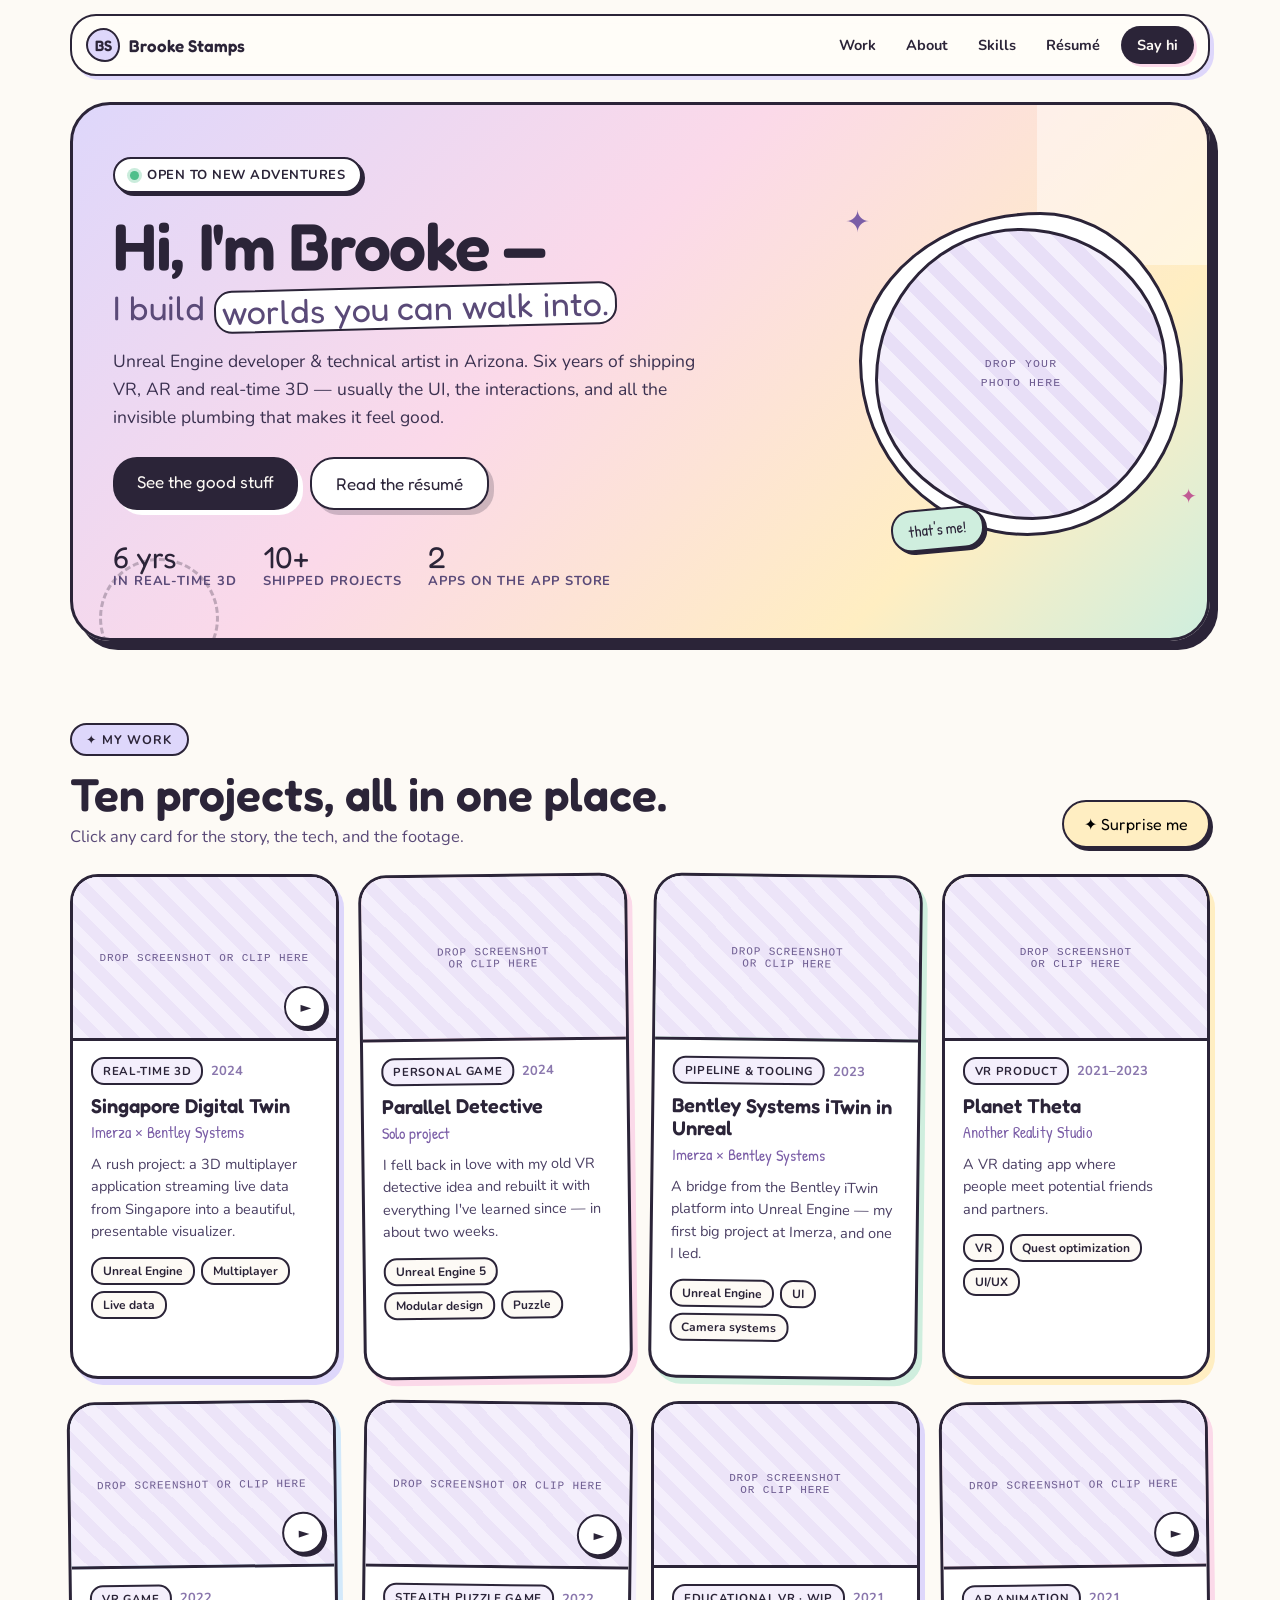
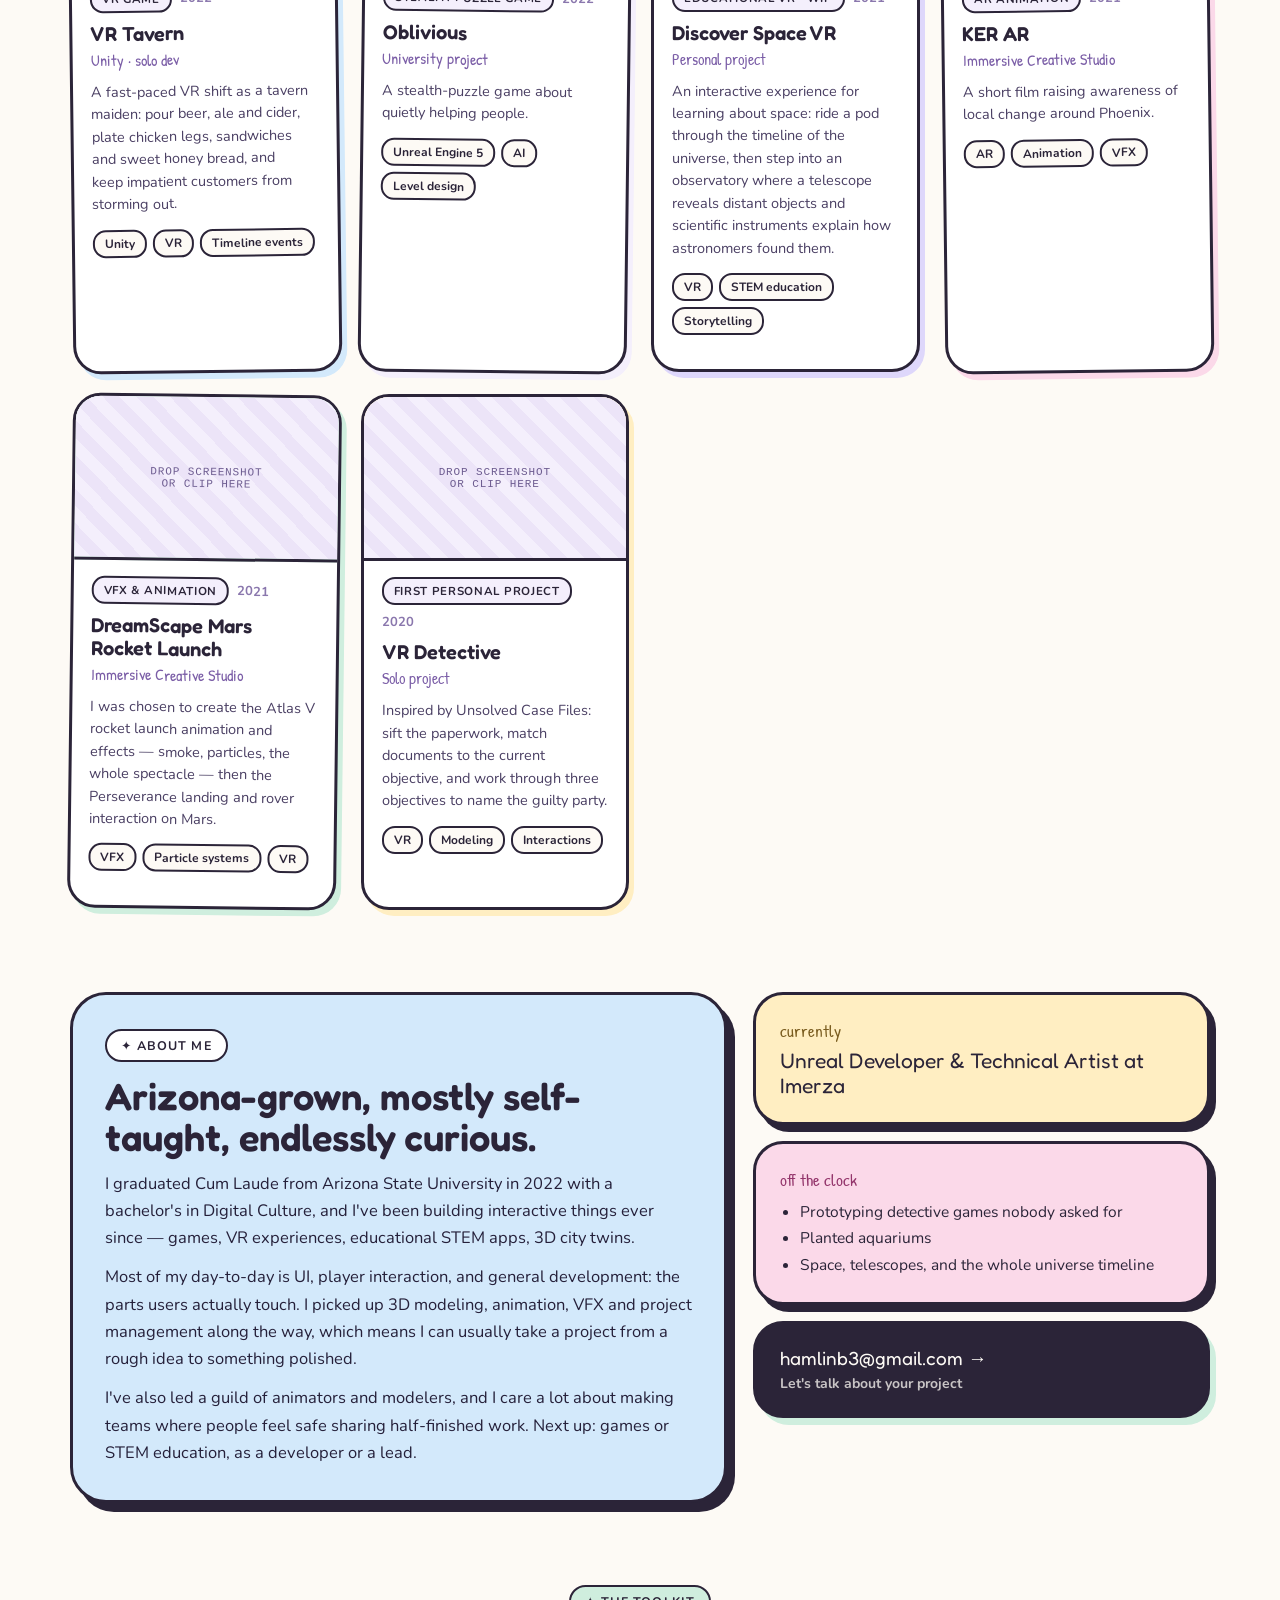
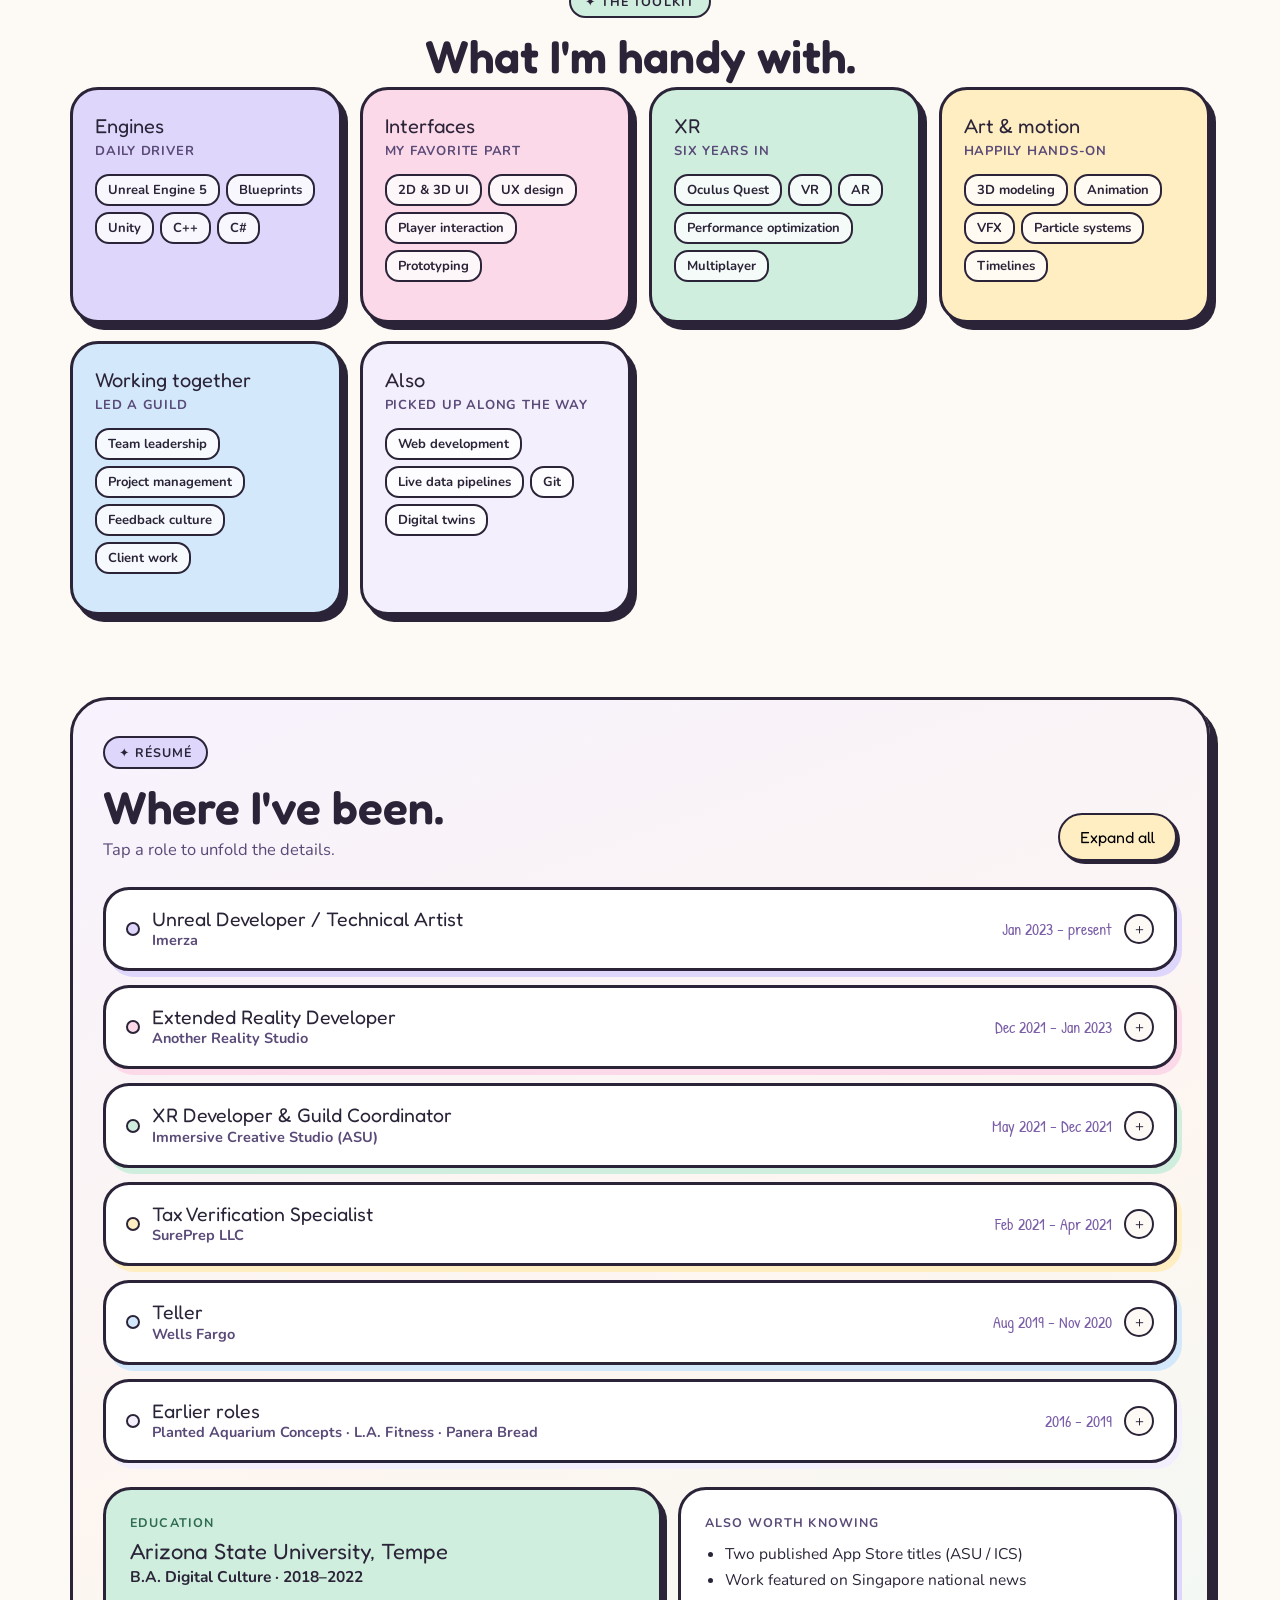
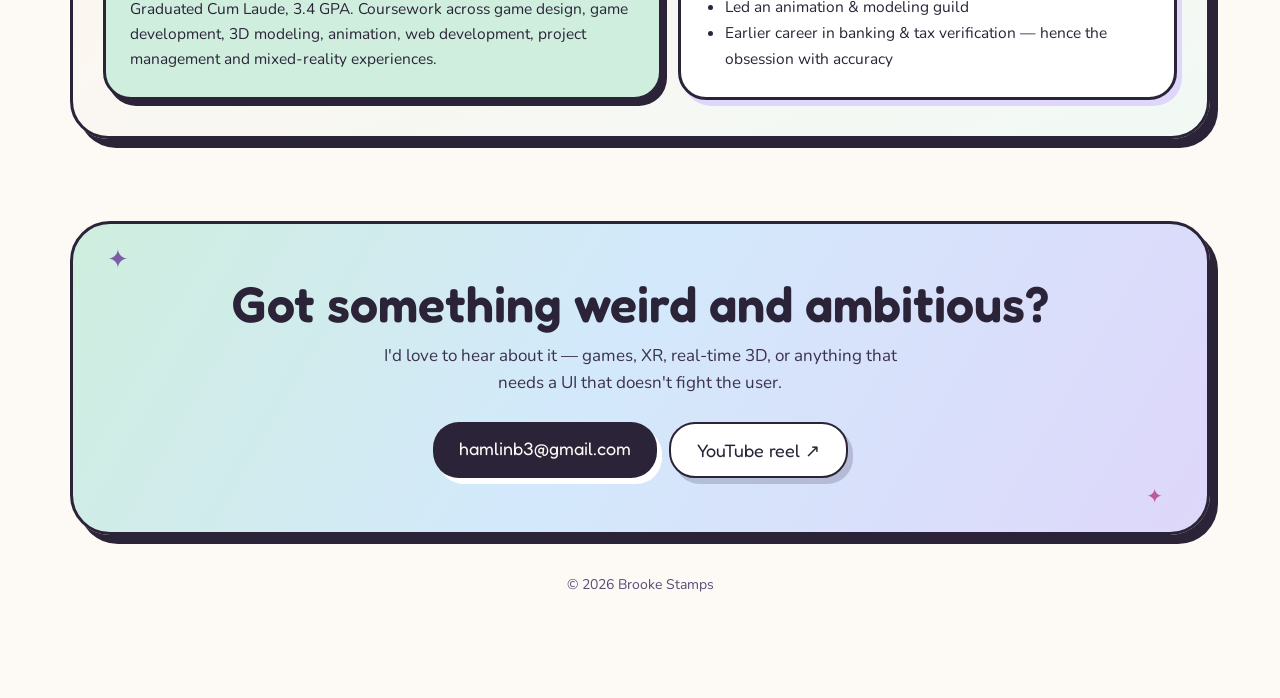
==== index.html @ 1c32d8c2 "Initial Push" ====
<!DOCTYPE html>
<html lang="en">
<head>
<meta charset="utf-8">
<meta name="viewport" content="width=device-width, initial-scale=1">
<title>Brooke Stamps — Unreal Engine Developer &amp; Technical Artist</title>
<meta name="description" content="Brooke Stamps builds worlds you can walk into. Unreal Engine developer and technical artist in Arizona — six years of VR, AR and real-time 3D.">
<link rel="icon" href="favicon.svg" type="image/svg+xml">

<meta property="og:title" content="Brooke Stamps — Unreal Engine Developer &amp; Technical Artist">
<meta property="og:description" content="Six years of shipping VR, AR and real-time 3D — usually the UI, the interactions, and the invisible plumbing that makes it feel good.">
<meta property="og:type" content="website">
<meta property="og:url" content="https://love-buggie.github.io/">
<!-- Add a 1200x630 image at assets/og.png and uncomment for link previews:
<meta property="og:image" content="https://love-buggie.github.io/assets/og.png"> -->
<meta name="twitter:card" content="summary_large_image">

<link rel="preconnect" href="https://fonts.googleapis.com">
<link rel="preconnect" href="https://fonts.gstatic.com" crossorigin>
<link href="https://fonts.googleapis.com/css2?family=Fredoka:wght@400;500;600;700&amp;family=Nunito:wght@400;700&amp;family=Patrick+Hand&amp;display=swap" rel="stylesheet">
<link rel="stylesheet" href="css/style.css">
</head>
<body>

<a class="skip" href="#main">Skip to content</a>

<div class="page">

  <nav class="nav" aria-label="Primary">
    <a class="nav__mark" href="#top">
      <span class="nav__badge" aria-hidden="true">BS</span>
      Brooke Stamps
    </a>
    <div class="nav__links">
      <a class="nav__link" href="#work">Work</a>
      <a class="nav__link" href="#about">About</a>
      <a class="nav__link" href="#skills">Skills</a>
      <a class="nav__link" href="#resume">R&eacute;sum&eacute;</a>
      <a class="nav__cta" href="mailto:hamlinb3@gmail.com">Say hi</a>
    </div>
  </nav>

  <main id="main">

  <!-- ================= HERO ================= -->
  <section class="hero" id="top">
    <div class="hero__blob" aria-hidden="true"></div>
    <div class="hero__ring" aria-hidden="true"></div>
    <div class="hero__inner">
      <div class="hero__text">
        <div class="badge-status">
          <span class="badge-status__dot" aria-hidden="true"></span>Open to new adventures
        </div>
        <h1>Hi, I'm Brooke &mdash;</h1>
        <p class="hero__line">I build <span class="hero__pill">worlds you can walk into.</span></p>
        <p class="hero__lede">
          Unreal Engine developer &amp; technical artist in Arizona. Six years of shipping VR, AR
          and real-time 3D &mdash; usually the UI, the interactions, and all the invisible plumbing
          that makes it feel good.
        </p>
        <div class="hero__cta">
          <a class="btn btn--solid" href="#work">See the good stuff</a>
          <a class="btn btn--ghost" href="#resume">Read the r&eacute;sum&eacute;</a>
        </div>
        <div class="stats">
          <div><div class="stats__n">6 yrs</div><div class="stats__l">in real-time 3D</div></div>
          <div><div class="stats__n">10+</div><div class="stats__l">shipped projects</div></div>
          <div><div class="stats__n">2</div><div class="stats__l">apps on the App Store</div></div>
        </div>
      </div>

      <div class="portrait">
        <div class="portrait__blob" aria-hidden="true"></div>
        <div class="portrait__frame">
          <!-- Swap this placeholder for your photo:
               <img class="portrait__img" src="assets/brooke.jpg" alt="Brooke Stamps"> -->
          <div class="portrait__ph">drop your<br>photo here</div>
        </div>
        <div class="portrait__star portrait__star--1" aria-hidden="true">&#10022;</div>
        <div class="portrait__star portrait__star--2" aria-hidden="true">&#10022;</div>
        <div class="portrait__tag">that's me!</div>
      </div>
    </div>
  </section>

  <!-- ================= WORK ================= -->
  <section class="section" id="work">
    <div class="section__head">
      <div>
        <div class="eyebrow eyebrow--lav">&#10022; my work</div>
        <h2 class="section__title">Ten projects, all in one place.</h2>
        <p class="section__sub">Click any card for the story, the tech, and the footage.</p>
      </div>
      <button class="btn--chip" type="button" id="shuffle">&#10022; Surprise me</button>
    </div>

    <div class="grid" id="grid">

        <article class="card">
          <div class="card__media">
            <img src="https://img.youtube.com/vi/T3ymCl0lMPc/hqdefault.jpg" alt="" loading="lazy" width="480" height="360">
            <span class="card__play" aria-hidden="true">&#9658;</span>
          </div>
          <div class="card__body">
            <div class="card__meta">
              <span class="card__kind">Real-time 3D</span>
              <span class="card__year">2024</span>
            </div>
            <h3 class="card__title">Singapore Digital Twin</h3>
            <div class="card__where">Imerza × Bentley Systems</div>
            <p class="card__teaser">A rush project: a 3D multiplayer application streaming live data from Singapore into a beautiful, presentable visualizer.</p>
            <ul class="tags">
              <li>Unreal Engine</li>
              <li>Multiplayer</li>
              <li>Live data</li>
            </ul>
          </div>

          <!-- Read by js/main.js to fill the overlay. Present in the page (so
               search engines and no-JS visitors still get it), just not shown. -->
          <div class="card__detail" hidden
               data-videos="T3ymCl0lMPc,oDnV3KQqicY"
               data-link="https://www.youtube.com/watch?v=T3ymCl0lMPc"
               data-link-label="Watch the news clip">
            <p class="card__blurb">A rush project: a 3D multiplayer application streaming live data from Singapore into a beautiful, presentable visualizer. I took the reins from early development all the way through the final product — it ran in a showcase and even made the Singapore news.</p>
            <ul class="card__alltags">
              <li>Unreal Engine</li>
              <li>Multiplayer</li>
              <li>Live data</li>
              <li>UI</li>
            </ul>
          </div>

          <button class="card__btn" type="button" aria-haspopup="dialog">
            <span class="sr-only">Open Singapore Digital Twin</span>
          </button>
        </article>

        <article class="card">
          <div class="card__media">
            <div class="card__ph">drop screenshot<br>or clip here</div>
          </div>
          <div class="card__body">
            <div class="card__meta">
              <span class="card__kind">Personal game</span>
              <span class="card__year">2024</span>
            </div>
            <h3 class="card__title">Parallel Detective</h3>
            <div class="card__where">Solo project</div>
            <p class="card__teaser">I fell back in love with my old VR detective idea and rebuilt it with everything I've learned since — in about two weeks.</p>
            <ul class="tags">
              <li>Unreal Engine 5</li>
              <li>Modular design</li>
              <li>Puzzle</li>
            </ul>
          </div>

          <!-- Read by js/main.js to fill the overlay. Present in the page (so
               search engines and no-JS visitors still get it), just not shown. -->
          <div class="card__detail" hidden
               data-videos=""
               data-link=""
               data-link-label="">
            <p class="card__blurb">I fell back in love with my old VR detective idea and rebuilt it with everything I've learned since — in about two weeks. Cases modelled on real ones, solved purely from the paperwork. Built to be modular, so new cases are just images plus a data structure. Steam is the goal.</p>
            <ul class="card__alltags">
              <li>Unreal Engine 5</li>
              <li>Modular design</li>
              <li>Puzzle</li>
            </ul>
          </div>

          <button class="card__btn" type="button" aria-haspopup="dialog">
            <span class="sr-only">Open Parallel Detective</span>
          </button>
        </article>

        <article class="card">
          <div class="card__media">
            <div class="card__ph">drop screenshot<br>or clip here</div>
          </div>
          <div class="card__body">
            <div class="card__meta">
              <span class="card__kind">Pipeline &amp; tooling</span>
              <span class="card__year">2023</span>
            </div>
            <h3 class="card__title">Bentley Systems iTwin in Unreal</h3>
            <div class="card__where">Imerza × Bentley Systems</div>
            <p class="card__teaser">A bridge from the Bentley iTwin platform into Unreal Engine — my first big project at Imerza, and one I led.</p>
            <ul class="tags">
              <li>Unreal Engine</li>
              <li>UI</li>
              <li>Camera systems</li>
            </ul>
          </div>

          <!-- Read by js/main.js to fill the overlay. Present in the page (so
               search engines and no-JS visitors still get it), just not shown. -->
          <div class="card__detail" hidden
               data-videos=""
               data-link="https://www.linkedin.com/posts/imerza_imerza-bentley-systems-itwin-in-unreal-engine-activity-7069397072134758400-H3IO"
               data-link-label="See the demo">
            <p class="card__blurb">A bridge from the Bentley iTwin platform into Unreal Engine — my first big project at Imerza, and one I led. I built the UI, camera work, player interactions, and most of what happens quietly in the background.</p>
            <ul class="card__alltags">
              <li>Unreal Engine</li>
              <li>UI</li>
              <li>Camera systems</li>
              <li>Lead dev</li>
            </ul>
          </div>

          <button class="card__btn" type="button" aria-haspopup="dialog">
            <span class="sr-only">Open Bentley Systems iTwin in Unreal</span>
          </button>
        </article>

        <article class="card">
          <div class="card__media">
            <div class="card__ph">drop screenshot<br>or clip here</div>
          </div>
          <div class="card__body">
            <div class="card__meta">
              <span class="card__kind">VR product</span>
              <span class="card__year">2021–2023</span>
            </div>
            <h3 class="card__title">Planet Theta</h3>
            <div class="card__where">Another Reality Studio</div>
            <p class="card__teaser">A VR dating app where people meet potential friends and partners.</p>
            <ul class="tags">
              <li>VR</li>
              <li>Quest optimization</li>
              <li>UI/UX</li>
            </ul>
          </div>

          <!-- Read by js/main.js to fill the overlay. Present in the page (so
               search engines and no-JS visitors still get it), just not shown. -->
          <div class="card__detail" hidden
               data-videos=""
               data-link="https://planet-theta.com/"
               data-link-label="Visit Planet Theta">
            <p class="card__blurb">A VR dating app where people meet potential friends and partners. I owned the UI — how it looks, functions, runs and feels — plus a big share of the Oculus Quest optimization work and the systems for how players interact with each other.</p>
            <ul class="card__alltags">
              <li>VR</li>
              <li>Quest optimization</li>
              <li>UI/UX</li>
              <li>Social systems</li>
            </ul>
          </div>

          <button class="card__btn" type="button" aria-haspopup="dialog">
            <span class="sr-only">Open Planet Theta</span>
          </button>
        </article>

        <article class="card">
          <div class="card__media">
            <img src="https://img.youtube.com/vi/u4i5ndqsivE/hqdefault.jpg" alt="" loading="lazy" width="480" height="360">
            <span class="card__play" aria-hidden="true">&#9658;</span>
          </div>
          <div class="card__body">
            <div class="card__meta">
              <span class="card__kind">VR game</span>
              <span class="card__year">2022</span>
            </div>
            <h3 class="card__title">VR Tavern</h3>
            <div class="card__where">Unity · solo dev</div>
            <p class="card__teaser">A fast-paced VR shift as a tavern maiden: pour beer, ale and cider, plate chicken legs, sandwiches and sweet honey bread, and keep impatient customers from storming out.</p>
            <ul class="tags">
              <li>Unity</li>
              <li>VR</li>
              <li>Timeline events</li>
            </ul>
          </div>

          <!-- Read by js/main.js to fill the overlay. Present in the page (so
               search engines and no-JS visitors still get it), just not shown. -->
          <div class="card__detail" hidden
               data-videos="u4i5ndqsivE,2TkOYi9ic3c"
               data-link=""
               data-link-label="">
            <p class="card__blurb">A fast-paced VR shift as a tavern maiden: pour beer, ale and cider, plate chicken legs, sandwiches and sweet honey bread, and keep impatient customers from storming out. Faster service, more coins, higher score. I did all the coding and timeline events.</p>
            <ul class="card__alltags">
              <li>Unity</li>
              <li>VR</li>
              <li>Timeline events</li>
              <li>Gameplay</li>
            </ul>
          </div>

          <button class="card__btn" type="button" aria-haspopup="dialog">
            <span class="sr-only">Open VR Tavern</span>
          </button>
        </article>

        <article class="card">
          <div class="card__media">
            <img src="https://img.youtube.com/vi/QqduOec21vI/hqdefault.jpg" alt="" loading="lazy" width="480" height="360">
            <span class="card__play" aria-hidden="true">&#9658;</span>
          </div>
          <div class="card__body">
            <div class="card__meta">
              <span class="card__kind">Stealth puzzle game</span>
              <span class="card__year">2022</span>
            </div>
            <h3 class="card__title">Oblivious</h3>
            <div class="card__where">University project</div>
            <p class="card__teaser">A stealth-puzzle game about quietly helping people.</p>
            <ul class="tags">
              <li>Unreal Engine 5</li>
              <li>AI</li>
              <li>Level design</li>
            </ul>
          </div>

          <!-- Read by js/main.js to fill the overlay. Present in the page (so
               search engines and no-JS visitors still get it), just not shown. -->
          <div class="card__detail" hidden
               data-videos="QqduOec21vI,bMuCoYaHIR8"
               data-link=""
               data-link-label="">
            <p class="card__blurb">A stealth-puzzle game about quietly helping people. Villagers are hungry, a temple holds treasure, and a thief patrols the path — the AI hears you if you're close and standing, and sees you in its line of sight. Get in, stack the boxes, get out, and leave the treasure anonymously.</p>
            <ul class="card__alltags">
              <li>Unreal Engine 5</li>
              <li>AI</li>
              <li>Level design</li>
              <li>Puzzle</li>
            </ul>
          </div>

          <button class="card__btn" type="button" aria-haspopup="dialog">
            <span class="sr-only">Open Oblivious</span>
          </button>
        </article>

        <article class="card">
          <div class="card__media">
            <div class="card__ph">drop screenshot<br>or clip here</div>
          </div>
          <div class="card__body">
            <div class="card__meta">
              <span class="card__kind">Educational VR · WIP</span>
              <span class="card__year">2021</span>
            </div>
            <h3 class="card__title">Discover Space VR</h3>
            <div class="card__where">Personal project</div>
            <p class="card__teaser">An interactive experience for learning about space: ride a pod through the timeline of the universe, then step into an observatory where a telescope reveals distant objects and scientific instruments explain how astronomers found them.</p>
            <ul class="tags">
              <li>VR</li>
              <li>STEM education</li>
              <li>Storytelling</li>
            </ul>
          </div>

          <!-- Read by js/main.js to fill the overlay. Present in the page (so
               search engines and no-JS visitors still get it), just not shown. -->
          <div class="card__detail" hidden
               data-videos=""
               data-link=""
               data-link-label="">
            <p class="card__blurb">An interactive experience for learning about space: ride a pod through the timeline of the universe, then step into an observatory where a telescope reveals distant objects and scientific instruments explain how astronomers found them.</p>
            <ul class="card__alltags">
              <li>VR</li>
              <li>STEM education</li>
              <li>Storytelling</li>
            </ul>
          </div>

          <button class="card__btn" type="button" aria-haspopup="dialog">
            <span class="sr-only">Open Discover Space VR</span>
          </button>
        </article>

        <article class="card">
          <div class="card__media">
            <img src="https://img.youtube.com/vi/FCF3ZVdS3mo/hqdefault.jpg" alt="" loading="lazy" width="480" height="360">
            <span class="card__play" aria-hidden="true">&#9658;</span>
          </div>
          <div class="card__body">
            <div class="card__meta">
              <span class="card__kind">AR animation</span>
              <span class="card__year">2021</span>
            </div>
            <h3 class="card__title">KER AR</h3>
            <div class="card__where">Immersive Creative Studio</div>
            <p class="card__teaser">A short film raising awareness of local change around Phoenix.</p>
            <ul class="tags">
              <li>AR</li>
              <li>Animation</li>
              <li>VFX</li>
            </ul>
          </div>

          <!-- Read by js/main.js to fill the overlay. Present in the page (so
               search engines and no-JS visitors still get it), just not shown. -->
          <div class="card__detail" hidden
               data-videos="FCF3ZVdS3mo,bA0PhzciqtA"
               data-link="https://meteor.ame.asu.edu/projects/coordinate/"
               data-link-label="See the project">
            <p class="card__blurb">A short film raising awareness of local change around Phoenix. A partner and I built the models; I did all the animation and visual effects. Published on the App Store, viewable in VR, and used for client demonstrations at events.</p>
            <ul class="card__alltags">
              <li>AR</li>
              <li>Animation</li>
              <li>VFX</li>
              <li>App Store</li>
            </ul>
          </div>

          <button class="card__btn" type="button" aria-haspopup="dialog">
            <span class="sr-only">Open KER AR</span>
          </button>
        </article>

        <article class="card">
          <div class="card__media">
            <div class="card__ph">drop screenshot<br>or clip here</div>
          </div>
          <div class="card__body">
            <div class="card__meta">
              <span class="card__kind">VFX &amp; animation</span>
              <span class="card__year">2021</span>
            </div>
            <h3 class="card__title">DreamScape Mars Rocket Launch</h3>
            <div class="card__where">Immersive Creative Studio</div>
            <p class="card__teaser">I was chosen to create the Atlas V rocket launch animation and effects — smoke, particles, the whole spectacle — then the Perseverance landing and rover interaction on Mars.</p>
            <ul class="tags">
              <li>VFX</li>
              <li>Particle systems</li>
              <li>VR</li>
            </ul>
          </div>

          <!-- Read by js/main.js to fill the overlay. Present in the page (so
               search engines and no-JS visitors still get it), just not shown. -->
          <div class="card__detail" hidden
               data-videos=""
               data-link=""
               data-link-label="">
            <p class="card__blurb">I was chosen to create the Atlas V rocket launch animation and effects — smoke, particles, the whole spectacle — then the Perseverance landing and rover interaction on Mars. The brief was simple: make jaws drop.</p>
            <ul class="card__alltags">
              <li>VFX</li>
              <li>Particle systems</li>
              <li>VR</li>
              <li>Animation</li>
            </ul>
          </div>

          <button class="card__btn" type="button" aria-haspopup="dialog">
            <span class="sr-only">Open DreamScape Mars Rocket Launch</span>
          </button>
        </article>

        <article class="card">
          <div class="card__media">
            <div class="card__ph">drop screenshot<br>or clip here</div>
          </div>
          <div class="card__body">
            <div class="card__meta">
              <span class="card__kind">First personal project</span>
              <span class="card__year">2020</span>
            </div>
            <h3 class="card__title">VR Detective</h3>
            <div class="card__where">Solo project</div>
            <p class="card__teaser">Inspired by Unsolved Case Files: sift the paperwork, match documents to the current objective, and work through three objectives to name the guilty party.</p>
            <ul class="tags">
              <li>VR</li>
              <li>Modeling</li>
              <li>Interactions</li>
            </ul>
          </div>

          <!-- Read by js/main.js to fill the overlay. Present in the page (so
               search engines and no-JS visitors still get it), just not shown. -->
          <div class="card__detail" hidden
               data-videos=""
               data-link=""
               data-link-label="">
            <p class="card__blurb">Inspired by Unsolved Case Files: sift the paperwork, match documents to the current objective, and work through three objectives to name the guilty party. I did the modeling, coding, VR interactions and development.</p>
            <ul class="card__alltags">
              <li>VR</li>
              <li>Modeling</li>
              <li>Interactions</li>
            </ul>
          </div>

          <button class="card__btn" type="button" aria-haspopup="dialog">
            <span class="sr-only">Open VR Detective</span>
          </button>
        </article>

    </div>
  </section>

  <!-- ================= ABOUT ================= -->
  <section class="section about" id="about">
    <div class="about__main">
      <div class="eyebrow eyebrow--white">&#10022; about me</div>
      <h2>Arizona-grown, mostly self-taught, endlessly curious.</h2>
      <p>I graduated Cum Laude from Arizona State University in 2022 with a bachelor's in Digital
         Culture, and I've been building interactive things ever since &mdash; games, VR experiences,
         educational STEM apps, 3D city twins.</p>
      <p>Most of my day-to-day is UI, player interaction, and general development: the parts users
         actually touch. I picked up 3D modeling, animation, VFX and project management along the
         way, which means I can usually take a project from a rough idea to something polished.</p>
      <p>I've also led a guild of animators and modelers, and I care a lot about making teams where
         people feel safe sharing half-finished work. Next up: games or STEM education, as a
         developer or a lead.</p>
    </div>
    <div class="about__side">
      <div class="note note--cream">
        <div class="note__label">currently</div>
        <div class="note__big">Unreal Developer &amp; Technical Artist at Imerza</div>
      </div>
      <div class="note note--pink">
        <div class="note__label">off the clock</div>
        <ul>
          <li>Prototyping detective games nobody asked for</li>
          <li>Planted aquariums</li>
          <li>Space, telescopes, and the whole universe timeline</li>
        </ul>
      </div>
      <a class="mailcard" href="mailto:hamlinb3@gmail.com">
        hamlinb3@gmail.com &rarr;
        <div class="mailcard__sub">Let's talk about your project</div>
      </a>
    </div>
  </section>

  <!-- ================= SKILLS ================= -->
  <section class="section" id="skills">
    <div class="center">
      <div class="eyebrow eyebrow--mint">&#10022; the toolkit</div>
      <h2 class="section__title">What I'm handy with.</h2>
    </div>
    <div class="skills">

        <div class="skill">
          <div class="skill__name">Engines</div>
          <div class="skill__level">daily driver</div>
          <ul class="tags">
            <li>Unreal Engine 5</li>
            <li>Blueprints</li>
            <li>Unity</li>
            <li>C++</li>
            <li>C#</li>
          </ul>
        </div>

        <div class="skill">
          <div class="skill__name">Interfaces</div>
          <div class="skill__level">my favorite part</div>
          <ul class="tags">
            <li>2D &amp; 3D UI</li>
            <li>UX design</li>
            <li>Player interaction</li>
            <li>Prototyping</li>
          </ul>
        </div>

        <div class="skill">
          <div class="skill__name">XR</div>
          <div class="skill__level">six years in</div>
          <ul class="tags">
            <li>Oculus Quest</li>
            <li>VR</li>
            <li>AR</li>
            <li>Performance optimization</li>
            <li>Multiplayer</li>
          </ul>
        </div>

        <div class="skill">
          <div class="skill__name">Art &amp; motion</div>
          <div class="skill__level">happily hands-on</div>
          <ul class="tags">
            <li>3D modeling</li>
            <li>Animation</li>
            <li>VFX</li>
            <li>Particle systems</li>
            <li>Timelines</li>
          </ul>
        </div>

        <div class="skill">
          <div class="skill__name">Working together</div>
          <div class="skill__level">led a guild</div>
          <ul class="tags">
            <li>Team leadership</li>
            <li>Project management</li>
            <li>Feedback culture</li>
            <li>Client work</li>
          </ul>
        </div>

        <div class="skill">
          <div class="skill__name">Also</div>
          <div class="skill__level">picked up along the way</div>
          <ul class="tags">
            <li>Web development</li>
            <li>Live data pipelines</li>
            <li>Git</li>
            <li>Digital twins</li>
          </ul>
        </div>

    </div>
  </section>

  <!-- ================= RESUME ================= -->
  <section class="section resume" id="resume">
    <div class="section__head">
      <div>
        <div class="eyebrow eyebrow--lav">&#10022; r&eacute;sum&eacute;</div>
        <h2 class="section__title">Where I've been.</h2>
        <p class="section__sub">Tap a role to unfold the details.</p>
      </div>
      <button class="btn--chip" type="button" id="expand-all">Expand all</button>
    </div>

    <div class="roles" id="roles">

        <details class="role">
          <summary class="role__summary">
            <span class="role__dot" aria-hidden="true"></span>
            <span class="role__names">
              <span class="role__title">Unreal Developer / Technical Artist</span>
              <span class="role__org">Imerza</span>
            </span>
            <span class="role__dates">Jan 2023 – present</span>
            <span class="role__chev" aria-hidden="true"></span>
          </summary>
          <ul>
            <li>Set up new projects using both new and existing systems.</li>
            <li>Iterate on and improve our existing systems and blueprints.</li>
            <li>Design and program advanced 2D and 3D interfaces.</li>
            <li>Create and maintain scalable solutions for every client.</li>
            <li>Keep up with current technologies used in and by various game engines.</li>
            <li>Build smooth, polished experiences and optimize performance across all projects.</li>
          </ul>
        </details>

        <details class="role">
          <summary class="role__summary">
            <span class="role__dot" aria-hidden="true"></span>
            <span class="role__names">
              <span class="role__title">Extended Reality Developer</span>
              <span class="role__org">Another Reality Studio</span>
            </span>
            <span class="role__dates">Dec 2021 – Jan 2023</span>
            <span class="role__chev" aria-hidden="true"></span>
          </summary>
          <ul>
            <li>Design, develop, animate and test the user interface for 2D and 3D experiences.</li>
            <li>Optimize gameplay levels for better performance on Oculus Quest.</li>
            <li>Create environments that fully immerse players and stay smooth.</li>
            <li>Design how players interact — dates, invites, friendships and beyond.</li>
            <li>Collaborate on new methods and tools to problem-solve with the team.</li>
            <li>Work across all stages of the AR/VR development cycle.</li>
          </ul>
        </details>

        <details class="role">
          <summary class="role__summary">
            <span class="role__dot" aria-hidden="true"></span>
            <span class="role__names">
              <span class="role__title">XR Developer &amp; Guild Coordinator</span>
              <span class="role__org">Immersive Creative Studio (ASU)</span>
            </span>
            <span class="role__dates">May 2021 – Dec 2021</span>
            <span class="role__chev" aria-hidden="true"></span>
          </summary>
          <ul>
            <li>Integrated VR into story and environment so players could learn about the Perseverance rover.</li>
            <li>Created smoke VFX and particle systems for a realistic rocket launch.</li>
            <li>Built an App Store–published animation educating users about the future of Phoenix.</li>
            <li>Made a scavenger-hunt app helping new students and teachers learn ASU locations.</li>
            <li>Led a team of animators and modelers in meetings built for sharing, up-skilling and feedback.</li>
          </ul>
        </details>

        <details class="role">
          <summary class="role__summary">
            <span class="role__dot" aria-hidden="true"></span>
            <span class="role__names">
              <span class="role__title">Tax Verification Specialist</span>
              <span class="role__org">SurePrep LLC</span>
            </span>
            <span class="role__dates">Feb 2021 – Apr 2021</span>
            <span class="role__chev" aria-hidden="true"></span>
          </summary>
          <ul>
            <li>Verified detailed tax documents and returns for accurate data recording.</li>
            <li>Checked the tax software's functionality against real returns.</li>
            <li>High attention to detail, Microsoft Office, alpha-numeric data entry.</li>
          </ul>
        </details>

        <details class="role">
          <summary class="role__summary">
            <span class="role__dot" aria-hidden="true"></span>
            <span class="role__names">
              <span class="role__title">Teller</span>
              <span class="role__org">Wells Fargo</span>
            </span>
            <span class="role__dates">Aug 2019 – Nov 2020</span>
            <span class="role__chev" aria-hidden="true"></span>
          </summary>
          <ul>
            <li>Handled deposits, withdrawals, cashier's checks, transfers, payments and currency exchanges.</li>
            <li>Strong customer service, organization and teamwork under security procedures.</li>
            <li>Balanced small to very large sums accurately at the end of every day.</li>
          </ul>
        </details>

        <details class="role">
          <summary class="role__summary">
            <span class="role__dot" aria-hidden="true"></span>
            <span class="role__names">
              <span class="role__title">Earlier roles</span>
              <span class="role__org">Planted Aquarium Concepts · L.A. Fitness · Panera Bread</span>
            </span>
            <span class="role__dates">2016 – 2019</span>
            <span class="role__chev" aria-hidden="true"></span>
          </summary>
          <ul>
            <li>Planted Aquarium Concepts: organized and packaged seed shipments, trained new workers on machines and systems.</li>
            <li>L.A. Fitness: coach training — greeted guests and kept up to 15 children safe and entertained at a time.</li>
            <li>Panera Bread: cashier — fast, accurate orders and a spotless front of house.</li>
          </ul>
        </details>

    </div>

    <div class="resume__extras">
      <div class="factcard factcard--mint">
        <div class="factcard__label">education</div>
        <div class="factcard__big">Arizona State University, Tempe</div>
        <div class="factcard__sub">B.A. Digital Culture &middot; 2018&ndash;2022</div>
        <p>Graduated Cum Laude, 3.4 GPA. Coursework across game design, game development, 3D
           modeling, animation, web development, project management and mixed-reality experiences.</p>
      </div>
      <div class="factcard factcard--white">
        <div class="factcard__label">also worth knowing</div>
        <ul>
          <li>Two published App Store titles (ASU / ICS)</li>
          <li>Work featured on Singapore national news</li>
          <li>Led an animation &amp; modeling guild</li>
          <li>Earlier career in banking &amp; tax verification &mdash; hence the obsession with accuracy</li>
        </ul>
      </div>
    </div>
  </section>

  <!-- ================= CONTACT ================= -->
  <section class="section contact">
    <div class="contact__star contact__star--1" aria-hidden="true">&#10022;</div>
    <div class="contact__star contact__star--2" aria-hidden="true">&#10022;</div>
    <h2>Got something weird and ambitious?</h2>
    <p>I'd love to hear about it &mdash; games, XR, real-time 3D, or anything that needs a UI that
       doesn't fight the user.</p>
    <div class="contact__btns">
      <a class="btn btn--lg btn--solid" href="mailto:hamlinb3@gmail.com">hamlinb3@gmail.com</a>
      <a class="btn btn--lg btn--ghost" href="https://www.youtube.com/channel/UC2iDfmzLlmh8fr1bHHqRQzw" target="_blank" rel="noopener">YouTube reel &#8599;</a>
    </div>
  </section>

  </main>

  <footer class="foot">
    <p>&copy; <span id="year">2026</span> Brooke Stamps</p>
  </footer>
</div>

<!-- Project detail overlay. Starts empty; main.js fills it on click. -->
<div class="overlay" id="overlay" hidden role="dialog" aria-modal="true" aria-labelledby="ov-title">
  <button class="overlay__scrim" id="ov-scrim" type="button" tabindex="-1" aria-hidden="true"></button>
  <div class="overlay__panel">
    <div class="overlay__media">
      <div class="overlay__frame" id="ov-frame"></div>
      <div class="overlay__extras" id="ov-extras"></div>
    </div>
    <div class="overlay__info">
      <div class="overlay__eyebrow">
        <span class="overlay__kind" id="ov-kind"></span>
        <span class="overlay__where" id="ov-where"></span>
      </div>
      <h3 class="overlay__title" id="ov-title"></h3>
      <div class="overlay__year" id="ov-year"></div>
      <p class="overlay__blurb" id="ov-blurb"></p>
      <ul class="tags tags--lg" id="ov-tags"></ul>
      <a class="overlay__link" id="ov-link" target="_blank" rel="noopener" hidden></a>
      <div class="overlay__nav">
        <button class="round round--prev" id="ov-prev" type="button" aria-label="Previous project">&larr;</button>
        <button class="round round--next" id="ov-next" type="button" aria-label="Next project">&rarr;</button>
        <span class="overlay__counter" id="ov-counter"></span>
      </div>
    </div>
    <button class="overlay__close" id="ov-close" type="button" aria-label="Close">&#10005;</button>
  </div>
</div>

<script src="js/main.js"></script>
</body>
</html>
---- css/style.css ----
/* ==========================================================================
   Brooke Stamps — portfolio
   Palette, type and shadows all live here. Change a value once, it changes
   everywhere. Colors are named by what they are, not where they're used.
   ========================================================================== */

:root {
  --ink:    #2b2438;   /* outlines + body text */
  --paper:  #fdfaf5;   /* page background */

  --lav:    #ded7fb;
  --pink:   #fbd9e9;
  --mint:   #cfeede;
  --cream:  #ffeec2;
  --blue:   #d3e9fb;
  --lilac:  #f4effc;

  --purple:       #7b5ea7;  /* links */
  --purple-hover: #c05a94;
  --muted:        #5a4a78;  /* secondary text */
  --body:         #3b3150;  /* long-form paragraphs */
  --soft:         #8a77ad;  /* dates, counters */

  --font-display: Fredoka, "Trebuchet MS", sans-serif;
  --font-body:    Nunito, system-ui, sans-serif;
  --font-hand:    "Patrick Hand", "Comic Sans MS", cursive;

  --stroke: 2.5px solid var(--ink);
  --stroke-thick: 3px solid var(--ink);
}

* { box-sizing: border-box; }

body {
  margin: 0;
  background: var(--paper);
  color: var(--ink);
  font-family: var(--font-body);
  -webkit-font-smoothing: antialiased;
}

a { color: var(--purple); text-decoration: none; }
a:hover { color: var(--purple-hover); }

img { max-width: 100%; }

/* Visible only to screen readers, until focused. */
.skip {
  position: absolute; left: -9999px; top: 0; z-index: 100;
  padding: 12px 18px; background: var(--ink); color: var(--paper);
  border-radius: 0 0 16px 0; font-weight: 700;
}
.skip:focus { left: 0; color: var(--paper); }

/* Keyboard focus should always be obvious against the busy background. */
:focus-visible {
  outline: 3px solid var(--purple-hover);
  outline-offset: 3px;
}

/* --------------------------------------------------------------------------
   Animations. All of them stop for anyone who asked for less motion.
   -------------------------------------------------------------------------- */

@keyframes wob      { 0%,100% { transform: rotate(-1.6deg); } 50% { transform: rotate(1.6deg); } }
@keyframes floaty   { 0%,100% { transform: translateY(0); }   50% { transform: translateY(-12px); } }
@keyframes twink    { 0%,100% { opacity: .25; transform: scale(.7) rotate(0deg); }
                      50%     { opacity: 1;   transform: scale(1.15) rotate(25deg); } }
@keyframes spinslow { to { transform: rotate(360deg); } }
@keyframes blobmorph {
  0%,100% { border-radius: 58% 42% 47% 53% / 48% 44% 56% 52%; }
  50%     { border-radius: 44% 56% 60% 40% / 56% 52% 48% 44%; }
}

@media (prefers-reduced-motion: reduce) {
  *, *::before, *::after {
    animation-duration: .001ms !important;
    animation-iteration-count: 1 !important;
    transition-duration: .001ms !important;
  }
}

/* --------------------------------------------------------------------------
   Page shell
   NOTE: no `overflow: hidden` on this wrapper — that would break the sticky
   nav. Sections that need to clip their own decorations do it themselves.
   -------------------------------------------------------------------------- */

.page { max-width: 1180px; margin: 0 auto; padding: 0 20px 90px; position: relative; }

.section { margin-top: 82px; }

/* --------------------------------------------------------------------------
   Nav
   -------------------------------------------------------------------------- */

.nav {
  position: sticky; top: 14px; z-index: 40;
  display: flex; flex-wrap: wrap; align-items: center; gap: 10px;
  justify-content: space-between;
  margin: 14px 0 0; padding: 10px 14px;
  background: rgba(255,253,249,.86);
  backdrop-filter: blur(10px);
  border: var(--stroke); border-radius: 26px;
  box-shadow: 4px 4px 0 var(--lav);
}
.nav__mark {
  display: flex; align-items: center; gap: 9px;
  font-family: var(--font-display); font-weight: 600; font-size: 17px; color: var(--ink);
}
.nav__mark:hover { color: var(--ink); }
.nav__badge {
  width: 34px; height: 34px; display: grid; place-items: center;
  background: var(--lav); border: var(--stroke);
  border-radius: 52% 48% 44% 56% / 50% 54% 46% 50%; font-size: 15px;
}
.nav__links { display: flex; flex-wrap: wrap; gap: 4px; align-items: center; }
.nav__link {
  padding: 7px 13px; border-radius: 16px;
  font-weight: 700; font-size: 14.5px; color: var(--ink);
  transition: background .18s ease, transform .18s ease;
}
.nav__link:hover { color: var(--ink); }
.nav__link:nth-of-type(1):hover { background: var(--pink);  transform: rotate(-2deg); }
.nav__link:nth-of-type(2):hover { background: var(--mint);  transform: rotate(2deg); }
.nav__link:nth-of-type(3):hover { background: var(--cream); transform: rotate(-2deg); }
.nav__link:nth-of-type(4):hover { background: var(--blue);  transform: rotate(2deg); }

.nav__cta {
  margin-left: 4px; padding: 9px 16px;
  background: var(--ink); color: var(--paper);
  border-radius: 20px; font-weight: 700; font-size: 14.5px;
  box-shadow: 3px 3px 0 var(--pink);
  transition: transform .18s ease, box-shadow .18s ease;
}
.nav__cta:hover {
  color: var(--paper);
  transform: translate(-1px,-2px) rotate(-1.5deg);
  box-shadow: 5px 6px 0 var(--pink);
}

/* --------------------------------------------------------------------------
   Hero
   -------------------------------------------------------------------------- */

.hero {
  position: relative; margin-top: 26px; padding: 52px 40px 48px;
  border: var(--stroke-thick); border-radius: 40px;
  background: linear-gradient(135deg, var(--lav) 0%, var(--pink) 42%, var(--cream) 78%, var(--mint) 100%);
  box-shadow: 8px 9px 0 var(--ink);
  overflow: hidden;
}
.hero__blob {
  position: absolute; top: -70px; right: -60px; width: 230px; height: 230px;
  background: rgba(255,255,255,.45);
  animation: blobmorph 11s ease-in-out infinite;
}
.hero__ring {
  position: absolute; left: 26px; bottom: -40px; width: 120px; height: 120px;
  border: 3px dashed rgba(43,36,56,.28); border-radius: 50%;
  animation: spinslow 24s linear infinite;
}
.hero__inner {
  position: relative; display: flex; flex-wrap: wrap; gap: 40px;
  align-items: center; justify-content: space-between;
}
.hero__text { flex: 1 1 380px; min-width: 0; }

.badge-status {
  display: inline-flex; align-items: center; gap: 8px;
  padding: 7px 15px; background: #fff;
  border: var(--stroke); border-radius: 20px;
  font-weight: 700; font-size: 13px; letter-spacing: .04em; text-transform: uppercase;
  box-shadow: 3px 3px 0 var(--ink);
}
.badge-status__dot {
  width: 9px; height: 9px; background: #4fbf8b; border-radius: 50%;
  box-shadow: 0 0 0 3px rgba(79,191,139,.3);
}

.hero h1 {
  margin: 20px 0 6px;
  font-family: var(--font-display); font-weight: 600;
  font-size: clamp(38px, 5.6vw, 66px); line-height: 1.02; letter-spacing: -.02em;
}
.hero__line {
  margin: 0 0 18px;
  font-family: var(--font-display);
  font-size: clamp(22px, 3vw, 34px); line-height: 1.15; color: var(--muted);
}
.hero__pill {
  position: relative; display: inline-block; padding: 0 6px;
  background: #fff; border: var(--stroke); border-radius: 18px;
  transform: rotate(-1.5deg);
}
.hero__lede {
  margin: 0 0 26px; max-width: 34em;
  font-size: 17.5px; line-height: 1.6; color: var(--body); text-wrap: pretty;
}
.hero__cta { display: flex; flex-wrap: wrap; gap: 12px; }

.btn {
  padding: 14px 24px; border-radius: 24px;
  font-family: var(--font-display); font-size: 17px;
  transition: transform .18s ease, box-shadow .18s ease, background .18s ease;
}
.btn--solid {
  background: var(--ink); color: var(--paper); box-shadow: 5px 5px 0 #fff;
}
.btn--solid:hover {
  color: var(--paper);
  transform: translate(-2px,-3px) rotate(-2deg);
  box-shadow: 8px 9px 0 #fff;
}
.btn--ghost {
  background: #fff; color: var(--ink); border: var(--stroke);
  box-shadow: 5px 5px 0 rgba(43,36,56,.22);
}
.btn--ghost:hover {
  color: var(--ink); background: var(--cream);
  transform: translate(-2px,-3px) rotate(2deg);
}

.stats { display: flex; flex-wrap: wrap; gap: 26px; margin-top: 32px; }
.stats__n { font-family: var(--font-display); font-size: 30px; line-height: 1; }
.stats__l {
  font-size: 13px; font-weight: 700; text-transform: uppercase;
  letter-spacing: .07em; color: var(--muted);
}

/* Hero portrait. Swap .portrait__ph for an <img class="portrait__img"> when
   the photo is ready — the frame and its blob stay as they are. */
.portrait { flex: 0 0 292px; position: relative; animation: floaty 7s ease-in-out infinite; }
.portrait__blob {
  position: absolute; inset: -16px; background: #fff;
  border: var(--stroke-thick);
  border-radius: 56% 44% 48% 52% / 46% 52% 48% 54%;
  animation: blobmorph 9s ease-in-out infinite;
}
.portrait__frame {
  position: relative; display: grid; place-items: center;
  width: 292px; height: 292px;
  border: var(--stroke-thick);
  border-radius: 50% 50% 46% 54% / 52% 48% 52% 48%;
  background: repeating-linear-gradient(45deg, var(--lilac) 0 14px, #e8dff7 14px 28px);
  overflow: hidden;
}
.portrait__img { width: 100%; height: 100%; object-fit: cover; display: block; }
.portrait__ph {
  font-family: ui-monospace, Menlo, monospace; font-size: 11.5px;
  letter-spacing: .1em; text-transform: uppercase; color: #6d5c90;
  line-height: 1.6; text-align: center; padding: 24px;
}
.portrait__star { position: absolute; color: var(--purple); animation: twink 3.4s ease-in-out infinite; }
.portrait__star--1 { top: -26px; left: -30px; font-size: 30px; }
.portrait__star--2 { bottom: 10px; right: -30px; font-size: 20px; color: var(--purple-hover); animation-duration: 2.6s; animation-delay: .8s; }
.portrait__tag {
  position: absolute; bottom: -30px; left: 16px; padding: 8px 15px;
  background: var(--mint); border: var(--stroke); border-radius: 20px;
  font-family: var(--font-hand); font-size: 16px;
  transform: rotate(-5deg); box-shadow: 3px 3px 0 var(--ink);
}

/* --------------------------------------------------------------------------
   Section headers
   -------------------------------------------------------------------------- */

.eyebrow {
  display: inline-flex; align-items: center; gap: 7px;
  padding: 6px 14px; border: var(--stroke); border-radius: 18px;
  font-weight: 700; font-size: 12.5px; letter-spacing: .09em; text-transform: uppercase;
}
.eyebrow--lav   { background: var(--lav); }
.eyebrow--mint  { background: var(--mint); }
.eyebrow--white { background: #fff; }

.section__head {
  display: flex; flex-wrap: wrap; align-items: flex-end;
  justify-content: space-between; gap: 18px;
}
.section__title {
  margin: 14px 0 6px;
  font-family: var(--font-display); font-weight: 600;
  font-size: clamp(30px, 4vw, 46px); line-height: 1.06;
}
.section__sub { margin: 0; font-size: 16.5px; color: var(--muted); }

.btn--chip {
  padding: 0 20px; height: 48px;
  background: var(--cream); border: var(--stroke); border-radius: 24px;
  font-family: var(--font-display); font-size: 16px; cursor: pointer;
  box-shadow: 3px 3px 0 var(--ink);
  transition: transform .18s ease;
}
.btn--chip:hover { transform: translate(-1px,-2px) rotate(-2deg); }

/* --------------------------------------------------------------------------
   Project grid
   -------------------------------------------------------------------------- */

.grid {
  margin-top: 26px; display: grid;
  grid-template-columns: repeat(auto-fill, minmax(268px, 1fr)); gap: 22px;
}

.card {
  display: flex; flex-direction: column; text-align: left;
  padding: 0; background: #fff;
  border: var(--stroke-thick); border-radius: 28px;
  cursor: pointer; overflow: hidden; font: inherit; color: inherit;
  transition: transform .2s ease, box-shadow .2s ease;
}
.card:hover, .card:focus-visible {
  transform: translateY(-7px) rotate(-1.5deg) scale(1.02);
  box-shadow: 8px 10px 0 var(--ink);
}

/* Accent colour and resting tilt cycle through the palette by position, the
   way the design does — no per-card classes needed. */
.card:nth-child(6n+1) { box-shadow: 5px 6px 0 var(--lav); }
.card:nth-child(6n+2) { box-shadow: 5px 6px 0 var(--pink); }
.card:nth-child(6n+3) { box-shadow: 5px 6px 0 var(--mint); }
.card:nth-child(6n+4) { box-shadow: 5px 6px 0 var(--cream); }
.card:nth-child(6n+5) { box-shadow: 5px 6px 0 var(--blue); }
.card:nth-child(6n+6) { box-shadow: 5px 6px 0 var(--lilac); }

.card:nth-child(6n+1) .card__media { background: var(--lav); }
.card:nth-child(6n+2) .card__media { background: var(--pink); }
.card:nth-child(6n+3) .card__media { background: var(--mint); }
.card:nth-child(6n+4) .card__media { background: var(--cream); }
.card:nth-child(6n+5) .card__media { background: var(--blue); }
.card:nth-child(6n+6) .card__media { background: var(--lilac); }

.card:nth-child(3n+2) { transform: rotate(-.7deg); }
.card:nth-child(3n+3) { transform: rotate(.7deg); }

.card__media {
  position: relative; aspect-ratio: 16 / 10;
  border-bottom: var(--stroke-thick); overflow: hidden;
}
.card__media img { width: 100%; height: 100%; object-fit: cover; display: block; }
.card__ph {
  position: absolute; inset: 0; display: grid; place-items: center;
  background: repeating-linear-gradient(45deg, var(--lilac) 0 12px, #ece4f8 12px 24px);
  font-family: ui-monospace, Menlo, monospace; font-size: 11px;
  letter-spacing: .08em; text-transform: uppercase; color: #6d5c90;
  text-align: center; padding: 12px;
}
.card__play {
  position: absolute; bottom: 10px; right: 10px;
  display: grid; place-items: center; width: 42px; height: 42px;
  background: #fff; border: var(--stroke); border-radius: 50%;
  font-size: 14px; padding-left: 3px; box-shadow: 3px 3px 0 var(--ink);
}
.card__body { display: flex; flex-direction: column; flex: 1 1 auto; padding: 16px 18px 18px; }
.card__meta { display: flex; flex-wrap: wrap; align-items: baseline; gap: 8px; }
.card__kind {
  padding: 4px 10px; background: var(--lilac);
  border: 2px solid var(--ink); border-radius: 13px;
  font-weight: 700; font-size: 11.5px; letter-spacing: .06em; text-transform: uppercase;
}
.card__year { font-size: 13px; font-weight: 700; color: var(--soft); }
.card__title { margin: 10px 0 0; font-family: var(--font-display); font-weight: 600; font-size: 20px; line-height: 1.14; }
.card__where { margin-top: 3px; font-family: var(--font-hand); font-size: 16px; color: var(--purple); }
.card__teaser { margin: 10px 0 0; font-size: 14.5px; line-height: 1.55; color: #4a3f63; text-wrap: pretty; }

.tags { display: flex; flex-wrap: wrap; gap: 6px; margin-top: 14px; padding: 0; list-style: none; }
.tags li {
  padding: 4px 10px; background: var(--paper);
  border: 2px solid var(--ink); border-radius: 13px;
  font-weight: 700; font-size: 12px;
}
.tags--lg { gap: 7px; }
.tags--lg li { padding: 6px 12px; background: var(--lilac); border-radius: 16px; font-size: 13px; }

/* --------------------------------------------------------------------------
   Project overlay
   -------------------------------------------------------------------------- */

.overlay {
  position: fixed; inset: 0; z-index: 90;
  display: flex; align-items: flex-start; justify-content: center;
  padding: 28px 18px;
  background: rgba(43,36,56,.55); backdrop-filter: blur(6px);
  overflow-y: auto;
}
.overlay[hidden] { display: none; }
.overlay__scrim { position: absolute; inset: 0; border: 0; padding: 0; background: transparent; cursor: pointer; }
.overlay__panel {
  position: relative; width: 100%; max-width: 1000px;
  display: flex; flex-wrap: wrap; gap: 0 34px; padding: 26px;
  border: var(--stroke-thick); border-radius: 36px;
  background: #fff; box-shadow: 8px 9px 0 var(--lav);
}
.overlay__media { flex: 1 1 440px; min-width: 0; }
.overlay__frame {
  position: relative; aspect-ratio: 16 / 10;
  border: var(--stroke-thick); border-radius: 26px;
  overflow: hidden; background: #f2eefb;
}
.overlay__frame img, .overlay__frame iframe { width: 100%; height: 100%; display: block; border: 0; object-fit: cover; }
.overlay__ph {
  position: absolute; inset: 0; display: grid; place-items: center; text-align: center; padding: 16px;
  background: repeating-linear-gradient(45deg, var(--lilac) 0 12px, #ece4f8 12px 24px);
}
.overlay__ph-label {
  font-family: ui-monospace, Menlo, monospace; font-size: 12.5px;
  letter-spacing: .08em; text-transform: uppercase; color: #6d5c90;
}
.overlay__ph-title { margin-top: 6px; font-family: var(--font-hand); font-size: 17px; color: var(--soft); }
.overlay__playbtn {
  position: absolute; inset: 0; display: grid; place-items: center;
  width: 100%; height: 100%; background: rgba(43,36,56,.18); border: 0; cursor: pointer;
}
.overlay__playbtn span {
  display: grid; place-items: center; width: 74px; height: 74px;
  background: #fff; border: var(--stroke-thick); border-radius: 50%;
  font-size: 24px; padding-left: 5px; box-shadow: 4px 4px 0 var(--ink);
  transition: transform .18s ease;
}
.overlay__playbtn:hover span { transform: scale(1.1) rotate(-6deg); }

.overlay__extras { display: flex; flex-wrap: wrap; gap: 10px; margin-top: 12px; padding: 0; }
.overlay__extra {
  width: 104px; height: 64px; padding: 0;
  border: var(--stroke); border-radius: 14px;
  overflow: hidden; cursor: pointer; background: #f2eefb;
  transition: transform .18s ease;
}
.overlay__extra:hover { transform: translateY(-3px) rotate(-3deg); }
.overlay__extra img { width: 100%; height: 100%; object-fit: cover; display: block; }

.overlay__info { flex: 1 1 300px; min-width: 0; display: flex; flex-direction: column; padding-top: 6px; }
.overlay__eyebrow { display: flex; flex-wrap: wrap; align-items: center; gap: 8px; }
.overlay__kind {
  padding: 5px 12px; background: var(--mint);
  border: 2px solid var(--ink); border-radius: 14px;
  font-weight: 700; font-size: 12px; letter-spacing: .07em; text-transform: uppercase;
}
.overlay__where { font-family: var(--font-hand); font-size: 16px; color: var(--purple); }
.overlay__title {
  margin: 12px 0 4px; font-family: var(--font-display); font-weight: 600;
  font-size: clamp(24px, 3vw, 33px); line-height: 1.1;
}
.overlay__year { font-size: 14px; font-weight: 700; color: var(--soft); }
.overlay__blurb { margin: 14px 0 0; font-size: 16px; line-height: 1.62; color: var(--body); text-wrap: pretty; }
.overlay__link {
  align-self: flex-start; margin-top: 20px; padding: 11px 20px;
  background: var(--ink); color: var(--paper); border-radius: 22px;
  font-family: var(--font-display); font-size: 15.5px;
  box-shadow: 4px 4px 0 var(--pink);
  transition: transform .18s ease, box-shadow .18s ease;
}
.overlay__link:hover {
  color: var(--paper); transform: translate(-1px,-2px) rotate(-2deg);
  box-shadow: 6px 7px 0 var(--pink);
}
.overlay__nav { display: flex; flex-wrap: wrap; align-items: center; gap: 9px; margin-top: auto; padding-top: 24px; }
.round {
  width: 44px; height: 44px; background: #fff;
  border: var(--stroke); border-radius: 50%;
  font-size: 17px; cursor: pointer; box-shadow: 3px 3px 0 var(--ink);
  transition: transform .18s ease, background .18s ease;
}
.round--prev:hover { transform: translate(-1px,-2px) rotate(-6deg); background: var(--blue); }
.round--next:hover { transform: translate(-1px,-2px) rotate(6deg); background: var(--pink); }
.overlay__counter { font-family: var(--font-hand); font-size: 16px; color: var(--soft); }
.overlay__close {
  position: absolute; top: -14px; right: -10px;
  width: 48px; height: 48px; background: var(--pink);
  border: var(--stroke-thick); border-radius: 50%;
  font-size: 20px; cursor: pointer; box-shadow: 3px 4px 0 var(--ink);
  transition: transform .2s ease;
}
.overlay__close:hover { transform: rotate(90deg) scale(1.08); }

/* --------------------------------------------------------------------------
   About
   -------------------------------------------------------------------------- */

.about { display: flex; flex-wrap: wrap; gap: 26px; }
.about__main {
  flex: 1 1 460px; min-width: 0; padding: 34px 32px;
  border: var(--stroke-thick); border-radius: 36px;
  background: var(--blue); box-shadow: 8px 9px 0 var(--ink);
}
.about__main h2 {
  margin: 14px 0 12px; font-family: var(--font-display); font-weight: 600;
  font-size: clamp(26px, 3.4vw, 38px); line-height: 1.08;
}
.about__main p { margin: 0 0 12px; font-size: 16.5px; line-height: 1.65; color: #25203a; text-wrap: pretty; }
.about__main p:last-child { margin-bottom: 0; }
.about__side { flex: 1 1 260px; min-width: 0; display: flex; flex-direction: column; gap: 16px; }

.note { padding: 24px; border: var(--stroke-thick); border-radius: 30px; box-shadow: 6px 7px 0 var(--ink); }
.note--cream { background: var(--cream); animation: wob 9s ease-in-out infinite; }
.note--pink  { background: var(--pink); }
.note__label { font-family: var(--font-hand); font-size: 17px; }
.note--cream .note__label { color: #7a5c1f; }
.note--pink  .note__label { color: #93356b; }
.note__big { margin-top: 6px; font-family: var(--font-display); font-size: 21px; line-height: 1.2; }
.note ul { margin: 8px 0 0; padding-left: 20px; font-size: 15.5px; line-height: 1.7; }

.mailcard {
  padding: 22px 24px; border: var(--stroke-thick); border-radius: 30px;
  background: var(--ink); color: var(--paper); box-shadow: 6px 7px 0 var(--mint);
  font-family: var(--font-display); font-size: 19px;
  transition: transform .18s ease, box-shadow .18s ease;
}
.mailcard:hover {
  color: var(--paper); transform: translate(-2px,-3px) rotate(-1.5deg);
  box-shadow: 9px 11px 0 var(--mint);
}
.mailcard__sub { margin-top: 4px; font-family: var(--font-body); font-size: 14px; font-weight: 700; opacity: .75; }

/* --------------------------------------------------------------------------
   Skills
   -------------------------------------------------------------------------- */

.center { text-align: center; }
.skills {
  display: grid; grid-template-columns: repeat(auto-fit, minmax(240px, 1fr)); gap: 18px;
}
.skill {
  padding: 24px 22px 22px; border: var(--stroke-thick); border-radius: 28px;
  box-shadow: 6px 7px 0 var(--ink); transition: transform .2s ease;
}
.skill:hover { transform: translateY(-6px) rotate(-1.5deg); }
.skill:nth-child(6n+1) { background: var(--lav); }
.skill:nth-child(6n+2) { background: var(--pink); }
.skill:nth-child(6n+3) { background: var(--mint); }
.skill:nth-child(6n+4) { background: var(--cream); }
.skill:nth-child(6n+5) { background: var(--blue); }
.skill:nth-child(6n+6) { background: var(--lilac); }
.skill__name { font-family: var(--font-display); font-size: 20px; }
.skill__level {
  margin: 4px 0 12px; font-size: 13px; font-weight: 700;
  letter-spacing: .06em; text-transform: uppercase; color: var(--muted);
}
.skill .tags li { background: rgba(255,255,255,.8); border-radius: 14px; font-size: 13px; padding: 5px 11px; }

/* --------------------------------------------------------------------------
   Résumé
   -------------------------------------------------------------------------- */

.resume {
  padding: 36px 30px; border: var(--stroke-thick); border-radius: 38px;
  background: linear-gradient(160deg, #f7f2fd, #fdf6f0 60%, #f1f9f5);
  box-shadow: 8px 9px 0 var(--ink);
}
.roles { margin-top: 26px; display: flex; flex-direction: column; gap: 14px; }

.role {
  border: var(--stroke-thick); border-radius: 26px;
  background: #fff; overflow: hidden;
}
.role:nth-child(6n+1) { box-shadow: 5px 6px 0 var(--lav); }
.role:nth-child(6n+2) { box-shadow: 5px 6px 0 var(--pink); }
.role:nth-child(6n+3) { box-shadow: 5px 6px 0 var(--mint); }
.role:nth-child(6n+4) { box-shadow: 5px 6px 0 var(--cream); }
.role:nth-child(6n+5) { box-shadow: 5px 6px 0 var(--blue); }
.role:nth-child(6n+6) { box-shadow: 5px 6px 0 var(--lilac); }

/* <details>/<summary> gives us a working accordion with zero JavaScript. */
.role__summary {
  display: flex; flex-wrap: wrap; align-items: center; gap: 12px;
  width: 100%; padding: 18px 20px; cursor: pointer; list-style: none;
}
.role__summary::-webkit-details-marker { display: none; }
.role__summary:hover { background: #faf7fd; }
.role__dot {
  width: 14px; height: 14px; flex: 0 0 auto;
  border: var(--stroke); border-radius: 50%;
}
.role:nth-child(6n+1) .role__dot { background: var(--lav); }
.role:nth-child(6n+2) .role__dot { background: var(--pink); }
.role:nth-child(6n+3) .role__dot { background: var(--mint); }
.role:nth-child(6n+4) .role__dot { background: var(--cream); }
.role:nth-child(6n+5) .role__dot { background: var(--blue); }
.role:nth-child(6n+6) .role__dot { background: var(--lilac); }

.role__names { flex: 1 1 240px; min-width: 0; }
.role__title { display: block; font-family: var(--font-display); font-size: 19.5px; line-height: 1.15; }
.role__org { display: block; font-size: 14.5px; font-weight: 700; color: var(--muted); }
.role__dates { font-family: var(--font-hand); font-size: 16px; color: var(--purple); }
.role__chev {
  width: 30px; height: 30px; display: grid; place-items: center;
  border: var(--stroke); border-radius: 50%; font-size: 15px; background: var(--paper);
}
.role__chev::before { content: "+"; }
.role[open] .role__chev::before { content: "\2013"; }

.role ul { margin: 0; padding: 0 24px 22px 46px; font-size: 15.5px; line-height: 1.68; color: var(--body); }
.role li { margin-bottom: 6px; text-wrap: pretty; }

.resume__extras { display: flex; flex-wrap: wrap; gap: 16px; margin-top: 24px; }
.factcard { padding: 24px; border: var(--stroke-thick); border-radius: 28px; }
.factcard--mint { flex: 1 1 300px; background: var(--mint); box-shadow: 5px 6px 0 var(--ink); }
.factcard--white { flex: 1 1 240px; background: #fff; box-shadow: 5px 6px 0 var(--lav); }
.factcard__label { font-weight: 700; font-size: 12.5px; letter-spacing: .09em; text-transform: uppercase; }
.factcard--mint .factcard__label { color: #2f6b52; }
.factcard--white .factcard__label { color: var(--muted); }
.factcard__big { margin-top: 8px; font-family: var(--font-display); font-size: 22px; line-height: 1.15; }
.factcard__sub { margin-top: 2px; font-size: 15.5px; font-weight: 700; }
.factcard p { margin: 10px 0 0; font-size: 15.5px; line-height: 1.6; }
.factcard ul { margin: 10px 0 0; padding-left: 20px; font-size: 15.5px; line-height: 1.7; }

/* --------------------------------------------------------------------------
   Contact + footer
   -------------------------------------------------------------------------- */

.contact {
  position: relative; padding: 54px 34px;
  border: var(--stroke-thick); border-radius: 40px;
  background: linear-gradient(120deg, var(--mint), var(--blue) 45%, var(--lav));
  box-shadow: 8px 9px 0 var(--ink); text-align: center; overflow: hidden;
}
.contact__star { position: absolute; color: var(--purple); animation: twink 3s ease-in-out infinite; }
.contact__star--1 { top: 18px; left: 34px; font-size: 26px; }
.contact__star--2 { bottom: 22px; right: 44px; font-size: 20px; color: var(--purple-hover); animation-duration: 2.4s; animation-delay: .6s; }
.contact h2 {
  margin: 0 0 12px; font-family: var(--font-display); font-weight: 600;
  font-size: clamp(30px, 4.4vw, 50px); line-height: 1.04;
}
.contact p { margin: 0 auto 26px; max-width: 32em; font-size: 17px; line-height: 1.6; color: var(--body); }
.contact__btns { display: flex; flex-wrap: wrap; gap: 12px; justify-content: center; }
.btn--lg { padding: 15px 26px; border-radius: 26px; font-size: 18px; }
.btn--lg.btn--solid { box-shadow: 5px 6px 0 #fff; }
.btn--lg.btn--solid:hover { box-shadow: 8px 10px 0 #fff; }
.btn--lg.btn--ghost { box-shadow: 5px 6px 0 rgba(43,36,56,.2); }

.foot {
  margin-top: 40px; text-align: center;
  font-size: 14px; color: var(--muted);
}

/* --------------------------------------------------------------------------
   Small screens
   -------------------------------------------------------------------------- */

@media (max-width: 720px) {
  .page { padding: 0 14px 60px; }
  .hero { padding: 34px 22px 40px; border-radius: 30px; }
  .hero__inner { gap: 52px; }
  .portrait { flex: 0 0 auto; margin: 0 auto; }
  .section { margin-top: 58px; }
  .resume { padding: 26px 18px; border-radius: 28px; }
  .role ul { padding-left: 30px; }
  .overlay { padding: 14px 10px; }
  .overlay__panel { padding: 20px; border-radius: 26px; }
  .overlay__close { top: -10px; right: -6px; width: 42px; height: 42px; }
  .contact { padding: 40px 20px; }
  .nav { border-radius: 20px; }
}

/* --------------------------------------------------------------------------
   Card click target + screen-reader-only text
   The button covers the whole card so the card is one tab stop and valid
   HTML (headings can't legally live inside a <button>).
   -------------------------------------------------------------------------- */

.card { position: relative; }
.card__btn {
  position: absolute; inset: 0; z-index: 2;
  width: 100%; height: 100%;
  background: transparent; border: 0; padding: 0; cursor: pointer;
  border-radius: 28px;
}
.card:has(.card__btn:focus-visible) {
  transform: translateY(-7px) rotate(-1.5deg) scale(1.02);
  box-shadow: 8px 10px 0 var(--ink);
}
.card__btn:focus-visible { outline: 3px solid var(--purple-hover); outline-offset: -6px; }

.sr-only {
  position: absolute; width: 1px; height: 1px;
  padding: 0; margin: -1px; overflow: hidden;
  clip: rect(0 0 0 0); white-space: nowrap; border: 0;
}
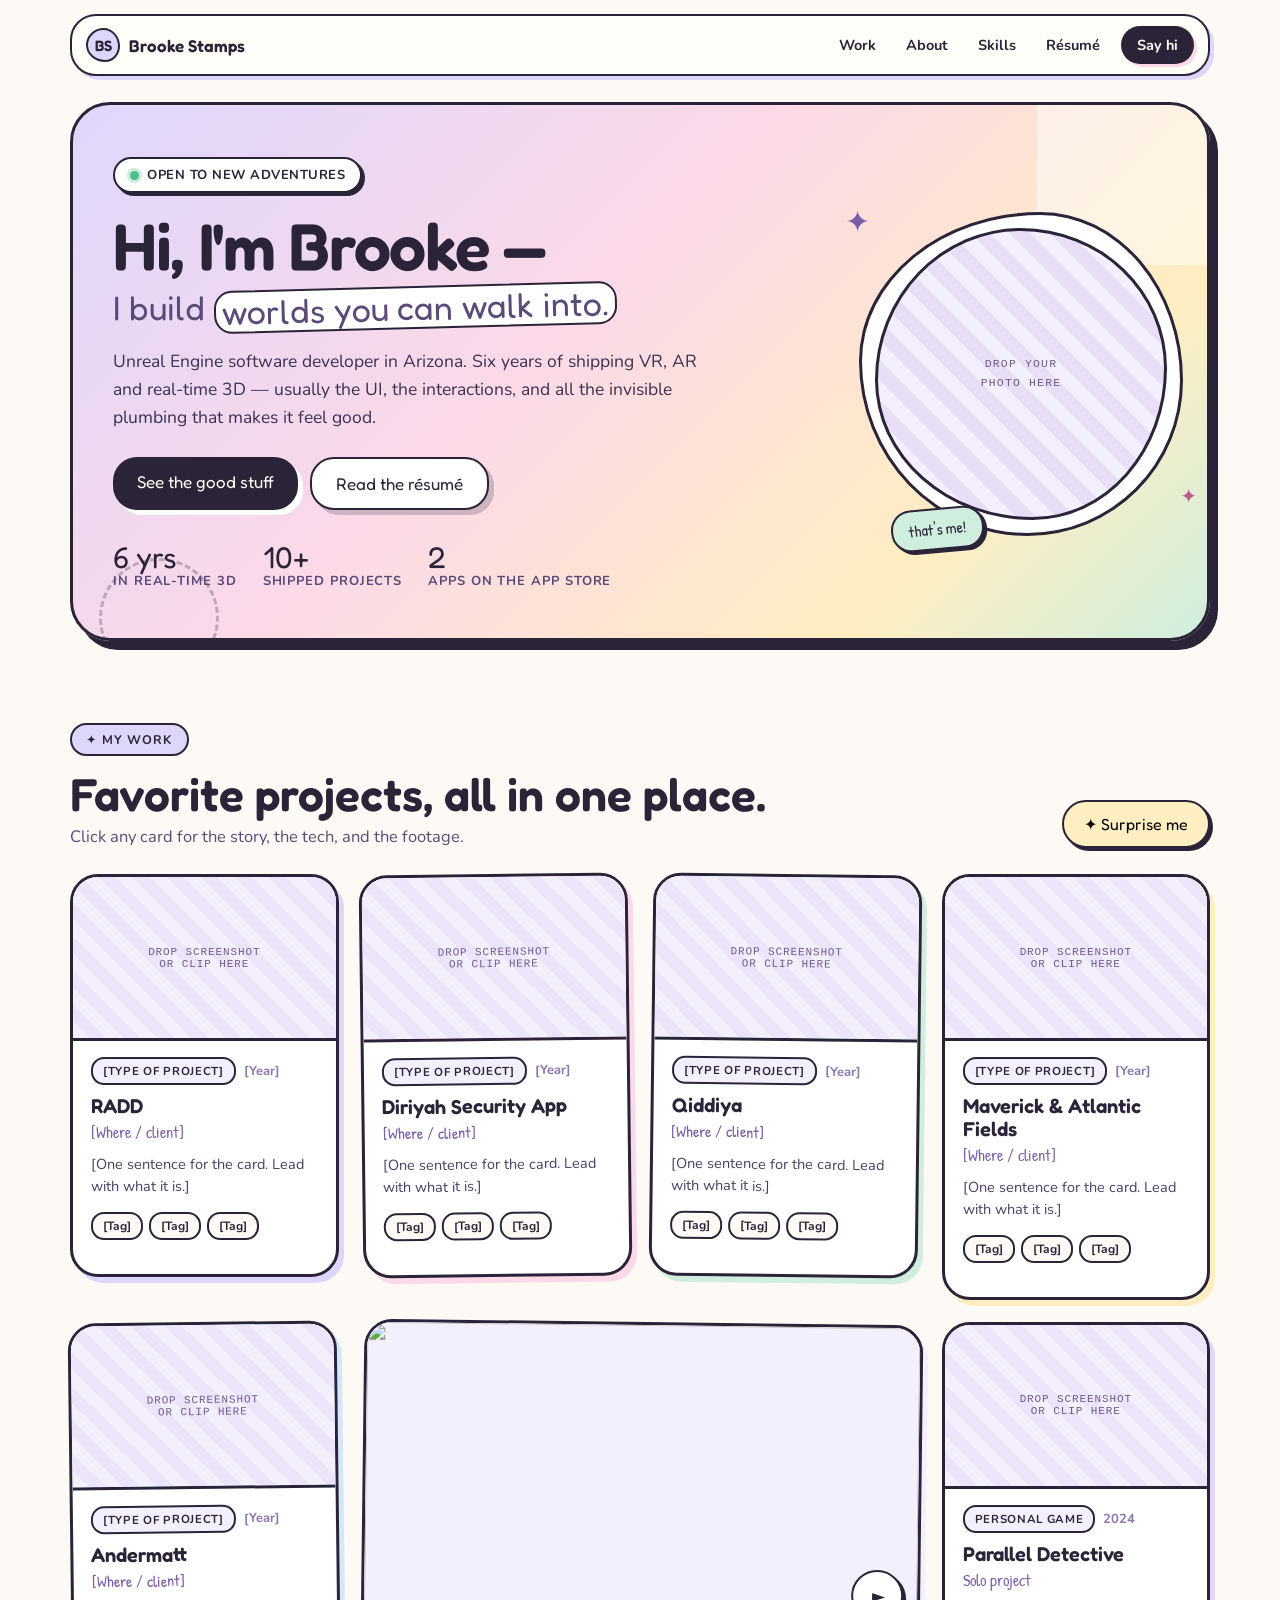
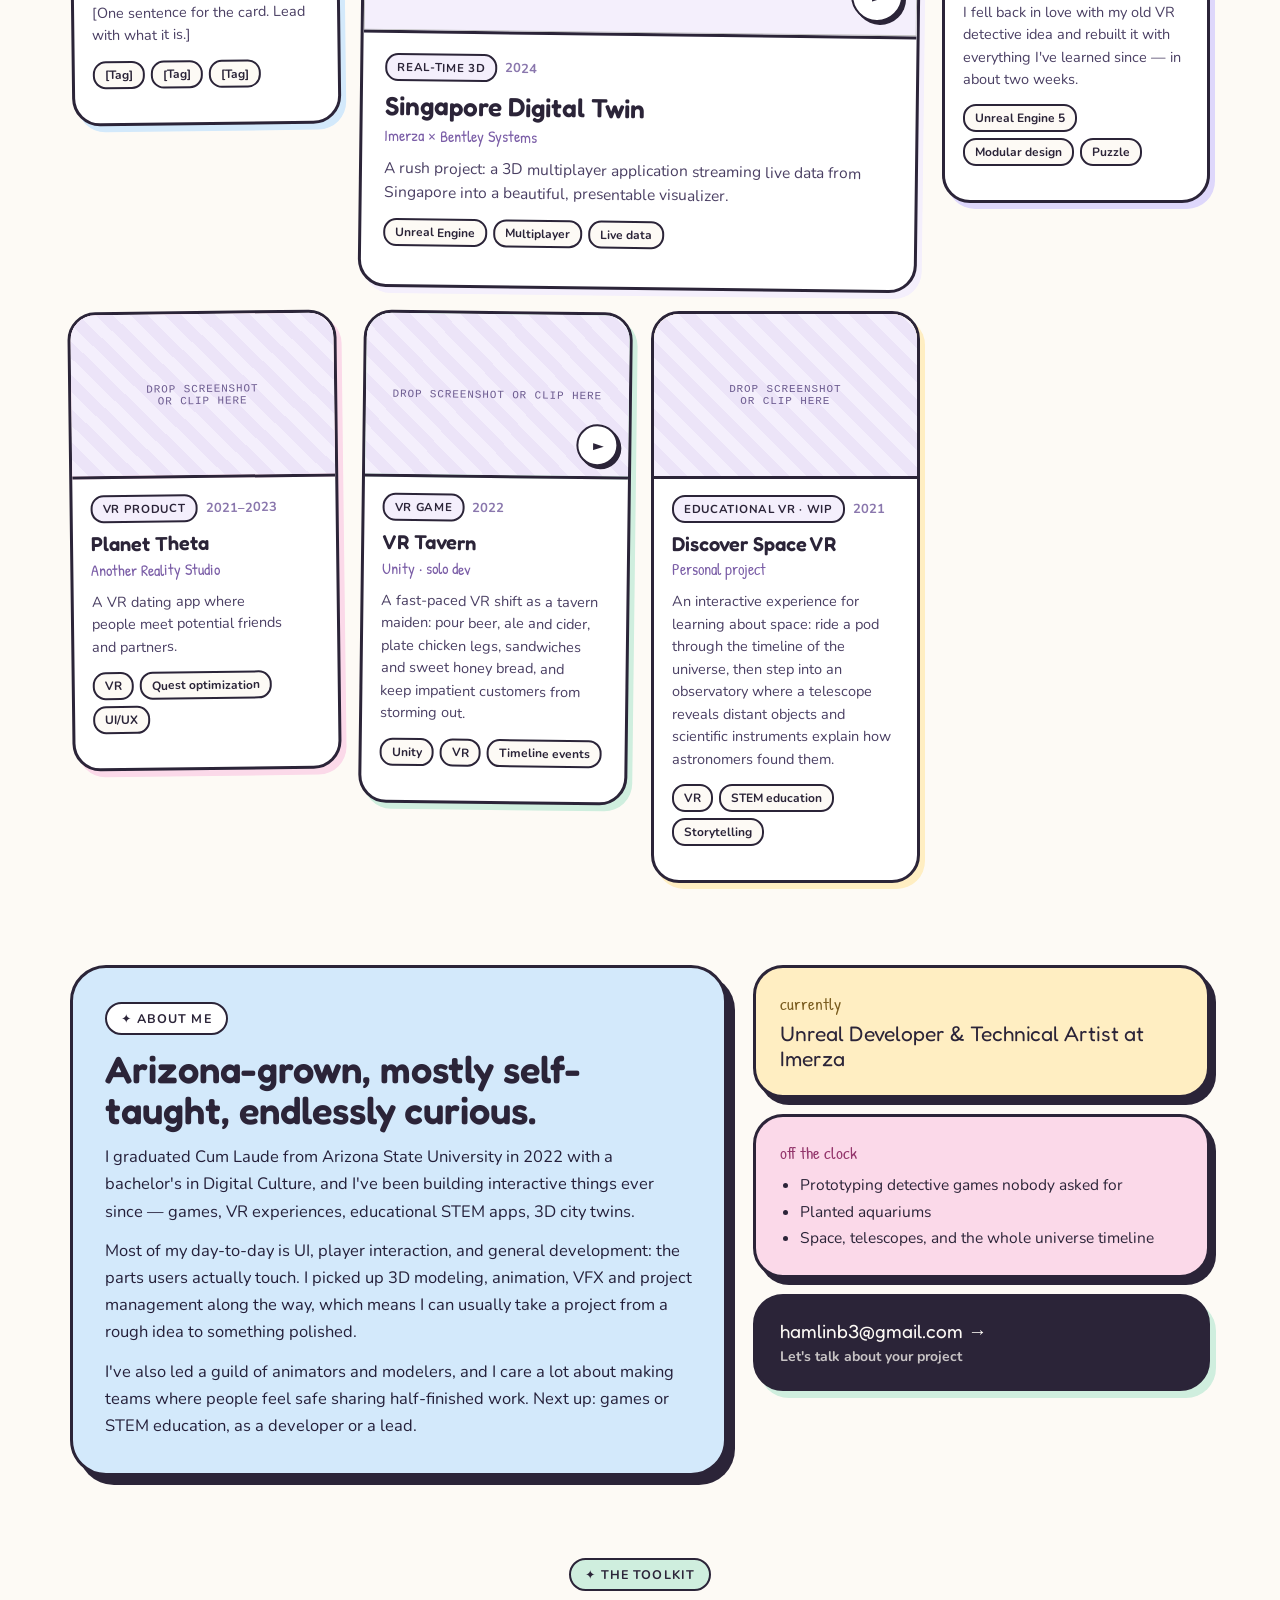
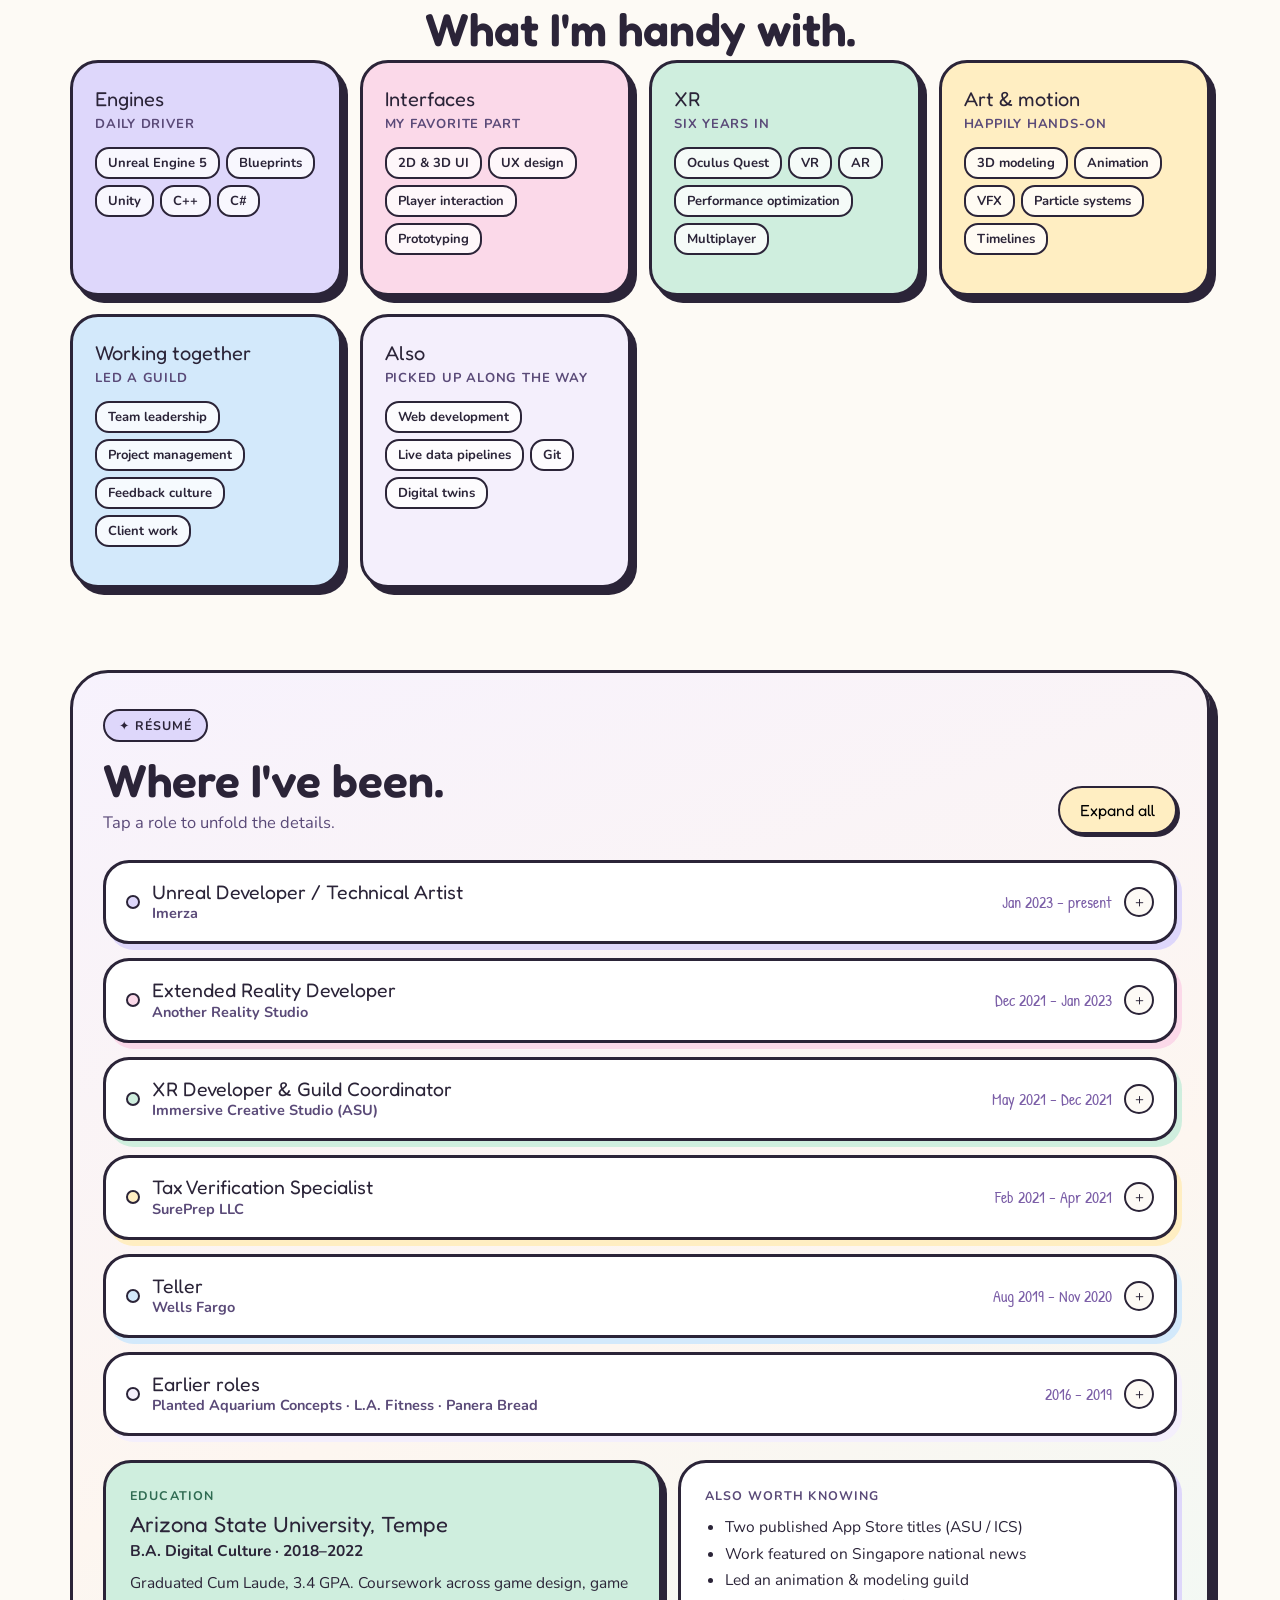
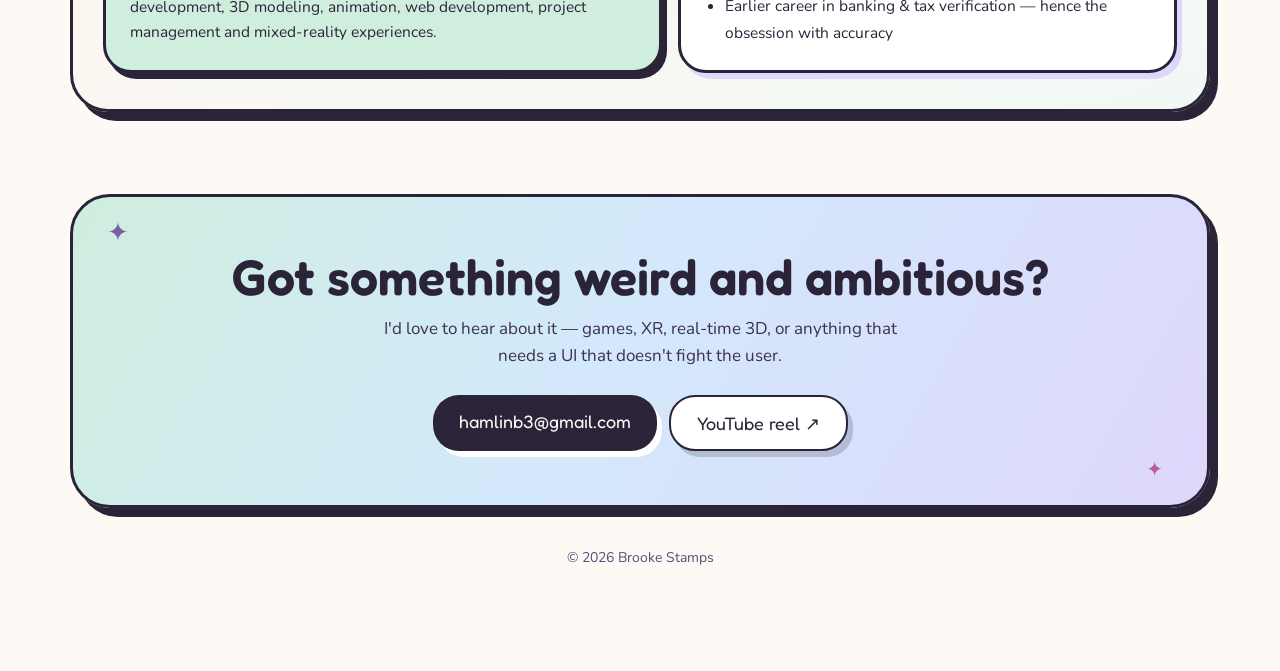
==== commit 2630e613: "Claude update with a 'featured' project" ====
--- a/index.html
+++ b/index.html
@@ -54,7 +54,7 @@
         <h1>Hi, I'm Brooke &mdash;</h1>
         <p class="hero__line">I build <span class="hero__pill">worlds you can walk into.</span></p>
         <p class="hero__lede">
-          Unreal Engine developer &amp; technical artist in Arizona. Six years of shipping VR, AR
+          Unreal Engine software developer in Arizona. Six years of shipping VR, AR
           and real-time 3D &mdash; usually the UI, the interactions, and all the invisible plumbing
           that makes it feel good.
         </p>
@@ -88,17 +88,235 @@
     <div class="section__head">
       <div>
         <div class="eyebrow eyebrow--lav">&#10022; my work</div>
-        <h2 class="section__title">Ten projects, all in one place.</h2>
+        <h2 class="section__title">Favorite projects, all in one place.</h2>
         <p class="section__sub">Click any card for the story, the tech, and the footage.</p>
       </div>
       <button class="btn--chip" type="button" id="shuffle">&#10022; Surprise me</button>
     </div>
 
     <div class="grid" id="grid">
-
+        <!-- TO FILL IN: replace every [bracketed] blank below. -->
         <article class="card">
           <div class="card__media">
-            <img src="https://img.youtube.com/vi/T3ymCl0lMPc/hqdefault.jpg" alt="" loading="lazy" width="480" height="360">
+            <div class="card__ph">drop screenshot<br>or clip here</div>
+          </div>
+          <div class="card__body">
+            <div class="card__meta">
+              <span class="card__kind">[Type of project]</span>
+              <span class="card__year">[Year]</span>
+            </div>
+            <h3 class="card__title">RADD</h3>
+            <div class="card__where">[Where / client]</div>
+            <p class="card__teaser">[One sentence for the card. Lead with what it is.]</p>
+            <ul class="tags">
+              <li>[Tag]</li>
+              <li>[Tag]</li>
+              <li>[Tag]</li>
+            </ul>
+          </div>
+
+          <!-- Read by js/main.js to fill the overlay. Present in the page (so
+               search engines and no-JS visitors still get it), just not shown. -->
+          <div class="card__detail" hidden
+               data-videos=""
+               data-images=""
+               data-link=""
+               data-link-label="">
+            <p class="card__blurb">[The full story for the pop-up: what the problem was, what you
+               built, and what you personally owned. Two or three sentences.]</p>
+            <ul class="card__alltags">
+              <li>[Tag]</li>
+              <li>[Tag]</li>
+              <li>[Tag]</li>
+              <li>[Tag]</li>
+            </ul>
+          </div>
+
+          <button class="card__btn" type="button" aria-haspopup="dialog">
+            <span class="sr-only">Open RADD</span>
+          </button>
+        </article>
+
+        <!-- TO FILL IN: replace every [bracketed] blank below. -->
+        <article class="card">
+          <div class="card__media">
+            <div class="card__ph">drop screenshot<br>or clip here</div>
+          </div>
+          <div class="card__body">
+            <div class="card__meta">
+              <span class="card__kind">[Type of project]</span>
+              <span class="card__year">[Year]</span>
+            </div>
+            <h3 class="card__title">Diriyah Security App</h3>
+            <div class="card__where">[Where / client]</div>
+            <p class="card__teaser">[One sentence for the card. Lead with what it is.]</p>
+            <ul class="tags">
+              <li>[Tag]</li>
+              <li>[Tag]</li>
+              <li>[Tag]</li>
+            </ul>
+          </div>
+
+          <!-- Read by js/main.js to fill the overlay. Present in the page (so
+               search engines and no-JS visitors still get it), just not shown. -->
+          <div class="card__detail" hidden
+               data-videos=""
+               data-images=""
+               data-link=""
+               data-link-label="">
+            <p class="card__blurb">[The full story for the pop-up: what the problem was, what you
+               built, and what you personally owned. Two or three sentences.]</p>
+            <ul class="card__alltags">
+              <li>[Tag]</li>
+              <li>[Tag]</li>
+              <li>[Tag]</li>
+              <li>[Tag]</li>
+            </ul>
+          </div>
+
+          <button class="card__btn" type="button" aria-haspopup="dialog">
+            <span class="sr-only">Open Diriyah Security App</span>
+          </button>
+        </article>
+
+        <!-- TO FILL IN: replace every [bracketed] blank below. -->
+        <article class="card">
+          <div class="card__media">
+            <div class="card__ph">drop screenshot<br>or clip here</div>
+          </div>
+          <div class="card__body">
+            <div class="card__meta">
+              <span class="card__kind">[Type of project]</span>
+              <span class="card__year">[Year]</span>
+            </div>
+            <h3 class="card__title">Qiddiya</h3>
+            <div class="card__where">[Where / client]</div>
+            <p class="card__teaser">[One sentence for the card. Lead with what it is.]</p>
+            <ul class="tags">
+              <li>[Tag]</li>
+              <li>[Tag]</li>
+              <li>[Tag]</li>
+            </ul>
+          </div>
+
+          <!-- Read by js/main.js to fill the overlay. Present in the page (so
+               search engines and no-JS visitors still get it), just not shown. -->
+          <div class="card__detail" hidden
+               data-videos=""
+               data-images=""
+               data-link=""
+               data-link-label="">
+            <p class="card__blurb">[The full story for the pop-up: what the problem was, what you
+               built, and what you personally owned. Two or three sentences.]</p>
+            <ul class="card__alltags">
+              <li>[Tag]</li>
+              <li>[Tag]</li>
+              <li>[Tag]</li>
+              <li>[Tag]</li>
+            </ul>
+          </div>
+
+          <button class="card__btn" type="button" aria-haspopup="dialog">
+            <span class="sr-only">Open Qiddiya</span>
+          </button>
+        </article>
+
+        <!-- TO FILL IN: replace every [bracketed] blank below. -->
+        <article class="card">
+          <div class="card__media">
+            <div class="card__ph">drop screenshot<br>or clip here</div>
+          </div>
+          <div class="card__body">
+            <div class="card__meta">
+              <span class="card__kind">[Type of project]</span>
+              <span class="card__year">[Year]</span>
+            </div>
+            <h3 class="card__title">Maverick &amp; Atlantic Fields</h3>
+            <div class="card__where">[Where / client]</div>
+            <p class="card__teaser">[One sentence for the card. Lead with what it is.]</p>
+            <ul class="tags">
+              <li>[Tag]</li>
+              <li>[Tag]</li>
+              <li>[Tag]</li>
+            </ul>
+          </div>
+
+          <!-- Read by js/main.js to fill the overlay. Present in the page (so
+               search engines and no-JS visitors still get it), just not shown. -->
+          <div class="card__detail" hidden
+               data-videos=""
+               data-images=""
+               data-link=""
+               data-link-label="">
+            <p class="card__blurb">[The full story for the pop-up: what the problem was, what you
+               built, and what you personally owned. Two or three sentences.]</p>
+            <ul class="card__alltags">
+              <li>[Tag]</li>
+              <li>[Tag]</li>
+              <li>[Tag]</li>
+              <li>[Tag]</li>
+            </ul>
+          </div>
+
+          <button class="card__btn" type="button" aria-haspopup="dialog">
+            <span class="sr-only">Open Maverick &amp; Atlantic Fields</span>
+          </button>
+        </article>
+
+        <!-- TO FILL IN: replace every [bracketed] blank below. -->
+        <article class="card">
+          <div class="card__media">
+            <div class="card__ph">drop screenshot<br>or clip here</div>
+          </div>
+          <div class="card__body">
+            <div class="card__meta">
+              <span class="card__kind">[Type of project]</span>
+              <span class="card__year">[Year]</span>
+            </div>
+            <h3 class="card__title">Andermatt</h3>
+            <div class="card__where">[Where / client]</div>
+            <p class="card__teaser">[One sentence for the card. Lead with what it is.]</p>
+            <ul class="tags">
+              <li>[Tag]</li>
+              <li>[Tag]</li>
+              <li>[Tag]</li>
+            </ul>
+          </div>
+
+          <!-- Read by js/main.js to fill the overlay. Present in the page (so
+               search engines and no-JS visitors still get it), just not shown. -->
+          <div class="card__detail" hidden
+               data-videos=""
+               data-images=""
+               data-link=""
+               data-link-label="">
+            <p class="card__blurb">[The full story for the pop-up: what the problem was, what you
+               built, and what you personally owned. Two or three sentences.]</p>
+            <ul class="card__alltags">
+              <li>[Tag]</li>
+              <li>[Tag]</li>
+              <li>[Tag]</li>
+              <li>[Tag]</li>
+            </ul>
+          </div>
+
+          <button class="card__btn" type="button" aria-haspopup="dialog">
+            <span class="sr-only">Open Andermatt</span>
+          </button>
+        </article>
+
+        <!-- FEATURED: double width, with a silent looping clip. To feature a
+             different project, move the "card--featured" class and this <video>
+             block onto that project's card. -->
+        <article class="card card--featured">
+          <div class="card__media">
+            <!-- The poster shows first, and stays if the clip is missing, still
+                 loading, or the visitor asked for reduced motion. -->
+            <img src="https://img.youtube.com/vi/T3ymCl0lMPc/hqdefault.jpg" alt="" width="480" height="360">
+            <video class="card__loop" autoplay muted loop playsinline
+                   poster="https://img.youtube.com/vi/T3ymCl0lMPc/hqdefault.jpg">
+              <source src="assets/projects/singapore-loop.mp4" type="video/mp4">
+            </video>
             <span class="card__play" aria-hidden="true">&#9658;</span>
           </div>
           <div class="card__body">
@@ -120,6 +338,7 @@
                search engines and no-JS visitors still get it), just not shown. -->
           <div class="card__detail" hidden
                data-videos="T3ymCl0lMPc,oDnV3KQqicY"
+               data-images=""
                data-link="https://www.youtube.com/watch?v=T3ymCl0lMPc"
                data-link-label="Watch the news clip">
             <p class="card__blurb">A rush project: a 3D multiplayer application streaming live data from Singapore into a beautiful, presentable visualizer. I took the reins from early development all the way through the final product — it ran in a showcase and even made the Singapore news.</p>
@@ -159,6 +378,7 @@
                search engines and no-JS visitors still get it), just not shown. -->
           <div class="card__detail" hidden
                data-videos=""
+               data-images=""
                data-link=""
                data-link-label="">
             <p class="card__blurb">I fell back in love with my old VR detective idea and rebuilt it with everything I've learned since — in about two weeks. Cases modelled on real ones, solved purely from the paperwork. Built to be modular, so new cases are just images plus a data structure. Steam is the goal.</p>
@@ -180,45 +400,6 @@
           </div>
           <div class="card__body">
             <div class="card__meta">
-              <span class="card__kind">Pipeline &amp; tooling</span>
-              <span class="card__year">2023</span>
-            </div>
-            <h3 class="card__title">Bentley Systems iTwin in Unreal</h3>
-            <div class="card__where">Imerza × Bentley Systems</div>
-            <p class="card__teaser">A bridge from the Bentley iTwin platform into Unreal Engine — my first big project at Imerza, and one I led.</p>
-            <ul class="tags">
-              <li>Unreal Engine</li>
-              <li>UI</li>
-              <li>Camera systems</li>
-            </ul>
-          </div>
-
-          <!-- Read by js/main.js to fill the overlay. Present in the page (so
-               search engines and no-JS visitors still get it), just not shown. -->
-          <div class="card__detail" hidden
-               data-videos=""
-               data-link="https://www.linkedin.com/posts/imerza_imerza-bentley-systems-itwin-in-unreal-engine-activity-7069397072134758400-H3IO"
-               data-link-label="See the demo">
-            <p class="card__blurb">A bridge from the Bentley iTwin platform into Unreal Engine — my first big project at Imerza, and one I led. I built the UI, camera work, player interactions, and most of what happens quietly in the background.</p>
-            <ul class="card__alltags">
-              <li>Unreal Engine</li>
-              <li>UI</li>
-              <li>Camera systems</li>
-              <li>Lead dev</li>
-            </ul>
-          </div>
-
-          <button class="card__btn" type="button" aria-haspopup="dialog">
-            <span class="sr-only">Open Bentley Systems iTwin in Unreal</span>
-          </button>
-        </article>
-
-        <article class="card">
-          <div class="card__media">
-            <div class="card__ph">drop screenshot<br>or clip here</div>
-          </div>
-          <div class="card__body">
-            <div class="card__meta">
               <span class="card__kind">VR product</span>
               <span class="card__year">2021–2023</span>
             </div>
@@ -236,6 +417,7 @@
                search engines and no-JS visitors still get it), just not shown. -->
           <div class="card__detail" hidden
                data-videos=""
+               data-images=""
                data-link="https://planet-theta.com/"
                data-link-label="Visit Planet Theta">
             <p class="card__blurb">A VR dating app where people meet potential friends and partners. I owned the UI — how it looks, functions, runs and feels — plus a big share of the Oculus Quest optimization work and the systems for how players interact with each other.</p>
@@ -276,6 +458,7 @@
                search engines and no-JS visitors still get it), just not shown. -->
           <div class="card__detail" hidden
                data-videos="u4i5ndqsivE,2TkOYi9ic3c"
+               data-images=""
                data-link=""
                data-link-label="">
             <p class="card__blurb">A fast-paced VR shift as a tavern maiden: pour beer, ale and cider, plate chicken legs, sandwiches and sweet honey bread, and keep impatient customers from storming out. Faster service, more coins, higher score. I did all the coding and timeline events.</p>
@@ -294,46 +477,6 @@
 
         <article class="card">
           <div class="card__media">
-            <img src="https://img.youtube.com/vi/QqduOec21vI/hqdefault.jpg" alt="" loading="lazy" width="480" height="360">
-            <span class="card__play" aria-hidden="true">&#9658;</span>
-          </div>
-          <div class="card__body">
-            <div class="card__meta">
-              <span class="card__kind">Stealth puzzle game</span>
-              <span class="card__year">2022</span>
-            </div>
-            <h3 class="card__title">Oblivious</h3>
-            <div class="card__where">University project</div>
-            <p class="card__teaser">A stealth-puzzle game about quietly helping people.</p>
-            <ul class="tags">
-              <li>Unreal Engine 5</li>
-              <li>AI</li>
-              <li>Level design</li>
-            </ul>
-          </div>
-
-          <!-- Read by js/main.js to fill the overlay. Present in the page (so
-               search engines and no-JS visitors still get it), just not shown. -->
-          <div class="card__detail" hidden
-               data-videos="QqduOec21vI,bMuCoYaHIR8"
-               data-link=""
-               data-link-label="">
-            <p class="card__blurb">A stealth-puzzle game about quietly helping people. Villagers are hungry, a temple holds treasure, and a thief patrols the path — the AI hears you if you're close and standing, and sees you in its line of sight. Get in, stack the boxes, get out, and leave the treasure anonymously.</p>
-            <ul class="card__alltags">
-              <li>Unreal Engine 5</li>
-              <li>AI</li>
-              <li>Level design</li>
-              <li>Puzzle</li>
-            </ul>
-          </div>
-
-          <button class="card__btn" type="button" aria-haspopup="dialog">
-            <span class="sr-only">Open Oblivious</span>
-          </button>
-        </article>
-
-        <article class="card">
-          <div class="card__media">
             <div class="card__ph">drop screenshot<br>or clip here</div>
           </div>
           <div class="card__body">
@@ -355,6 +498,7 @@
                search engines and no-JS visitors still get it), just not shown. -->
           <div class="card__detail" hidden
                data-videos=""
+               data-images=""
                data-link=""
                data-link-label="">
             <p class="card__blurb">An interactive experience for learning about space: ride a pod through the timeline of the universe, then step into an observatory where a telescope reveals distant objects and scientific instruments explain how astronomers found them.</p>
@@ -370,122 +514,6 @@
           </button>
         </article>
 
-        <article class="card">
-          <div class="card__media">
-            <img src="https://img.youtube.com/vi/FCF3ZVdS3mo/hqdefault.jpg" alt="" loading="lazy" width="480" height="360">
-            <span class="card__play" aria-hidden="true">&#9658;</span>
-          </div>
-          <div class="card__body">
-            <div class="card__meta">
-              <span class="card__kind">AR animation</span>
-              <span class="card__year">2021</span>
-            </div>
-            <h3 class="card__title">KER AR</h3>
-            <div class="card__where">Immersive Creative Studio</div>
-            <p class="card__teaser">A short film raising awareness of local change around Phoenix.</p>
-            <ul class="tags">
-              <li>AR</li>
-              <li>Animation</li>
-              <li>VFX</li>
-            </ul>
-          </div>
-
-          <!-- Read by js/main.js to fill the overlay. Present in the page (so
-               search engines and no-JS visitors still get it), just not shown. -->
-          <div class="card__detail" hidden
-               data-videos="FCF3ZVdS3mo,bA0PhzciqtA"
-               data-link="https://meteor.ame.asu.edu/projects/coordinate/"
-               data-link-label="See the project">
-            <p class="card__blurb">A short film raising awareness of local change around Phoenix. A partner and I built the models; I did all the animation and visual effects. Published on the App Store, viewable in VR, and used for client demonstrations at events.</p>
-            <ul class="card__alltags">
-              <li>AR</li>
-              <li>Animation</li>
-              <li>VFX</li>
-              <li>App Store</li>
-            </ul>
-          </div>
-
-          <button class="card__btn" type="button" aria-haspopup="dialog">
-            <span class="sr-only">Open KER AR</span>
-          </button>
-        </article>
-
-        <article class="card">
-          <div class="card__media">
-            <div class="card__ph">drop screenshot<br>or clip here</div>
-          </div>
-          <div class="card__body">
-            <div class="card__meta">
-              <span class="card__kind">VFX &amp; animation</span>
-              <span class="card__year">2021</span>
-            </div>
-            <h3 class="card__title">DreamScape Mars Rocket Launch</h3>
-            <div class="card__where">Immersive Creative Studio</div>
-            <p class="card__teaser">I was chosen to create the Atlas V rocket launch animation and effects — smoke, particles, the whole spectacle — then the Perseverance landing and rover interaction on Mars.</p>
-            <ul class="tags">
-              <li>VFX</li>
-              <li>Particle systems</li>
-              <li>VR</li>
-            </ul>
-          </div>
-
-          <!-- Read by js/main.js to fill the overlay. Present in the page (so
-               search engines and no-JS visitors still get it), just not shown. -->
-          <div class="card__detail" hidden
-               data-videos=""
-               data-link=""
-               data-link-label="">
-            <p class="card__blurb">I was chosen to create the Atlas V rocket launch animation and effects — smoke, particles, the whole spectacle — then the Perseverance landing and rover interaction on Mars. The brief was simple: make jaws drop.</p>
-            <ul class="card__alltags">
-              <li>VFX</li>
-              <li>Particle systems</li>
-              <li>VR</li>
-              <li>Animation</li>
-            </ul>
-          </div>
-
-          <button class="card__btn" type="button" aria-haspopup="dialog">
-            <span class="sr-only">Open DreamScape Mars Rocket Launch</span>
-          </button>
-        </article>
-
-        <article class="card">
-          <div class="card__media">
-            <div class="card__ph">drop screenshot<br>or clip here</div>
-          </div>
-          <div class="card__body">
-            <div class="card__meta">
-              <span class="card__kind">First personal project</span>
-              <span class="card__year">2020</span>
-            </div>
-            <h3 class="card__title">VR Detective</h3>
-            <div class="card__where">Solo project</div>
-            <p class="card__teaser">Inspired by Unsolved Case Files: sift the paperwork, match documents to the current objective, and work through three objectives to name the guilty party.</p>
-            <ul class="tags">
-              <li>VR</li>
-              <li>Modeling</li>
-              <li>Interactions</li>
-            </ul>
-          </div>
-
-          <!-- Read by js/main.js to fill the overlay. Present in the page (so
-               search engines and no-JS visitors still get it), just not shown. -->
-          <div class="card__detail" hidden
-               data-videos=""
-               data-link=""
-               data-link-label="">
-            <p class="card__blurb">Inspired by Unsolved Case Files: sift the paperwork, match documents to the current objective, and work through three objectives to name the guilty party. I did the modeling, coding, VR interactions and development.</p>
-            <ul class="card__alltags">
-              <li>VR</li>
-              <li>Modeling</li>
-              <li>Interactions</li>
-            </ul>
-          </div>
-
-          <button class="card__btn" type="button" aria-haspopup="dialog">
-            <span class="sr-only">Open VR Detective</span>
-          </button>
-        </article>
 
     </div>
   </section>
--- a/css/style.css
+++ b/css/style.css
@@ -677,3 +677,39 @@
   padding: 0; margin: -1px; overflow: hidden;
   clip: rect(0 0 0 0); white-space: nowrap; border: 0;
 }
+
+/* --------------------------------------------------------------------------
+   Featured card
+   One project gets double width and a silent looping clip. Move the
+   .card--featured class in index.html to feature a different project.
+   -------------------------------------------------------------------------- */
+
+/* Cards size to their own content rather than stretching to the tallest in
+   the row — otherwise the featured card leaves its neighbours half empty. */
+.grid { align-items: start; }
+
+.card--featured { grid-column: span 2; }
+
+/* Below two columns the grid is single-file, so spanning 2 would overflow. */
+@media (max-width: 620px) {
+  .card--featured { grid-column: auto; }
+}
+
+.card--featured .card__media { aspect-ratio: 16 / 9; }
+.card--featured .card__title { font-size: 26px; }
+.card--featured .card__teaser { font-size: 15.5px; }
+.card--featured .card__body { padding: 20px 22px 22px; }
+.card--featured .card__play { width: 52px; height: 52px; font-size: 17px; bottom: 14px; right: 14px; }
+
+/* The clip sits over the poster and fades in only once it is really playing,
+   so a missing or slow file simply leaves the poster showing. */
+.card__loop {
+  position: absolute; inset: 0;
+  width: 100%; height: 100%; object-fit: cover; display: block;
+  opacity: 0; transition: opacity .4s ease;
+}
+.card__loop.is-playing { opacity: 1; }
+
+@media (prefers-reduced-motion: reduce) {
+  .card__loop { display: none; }
+}
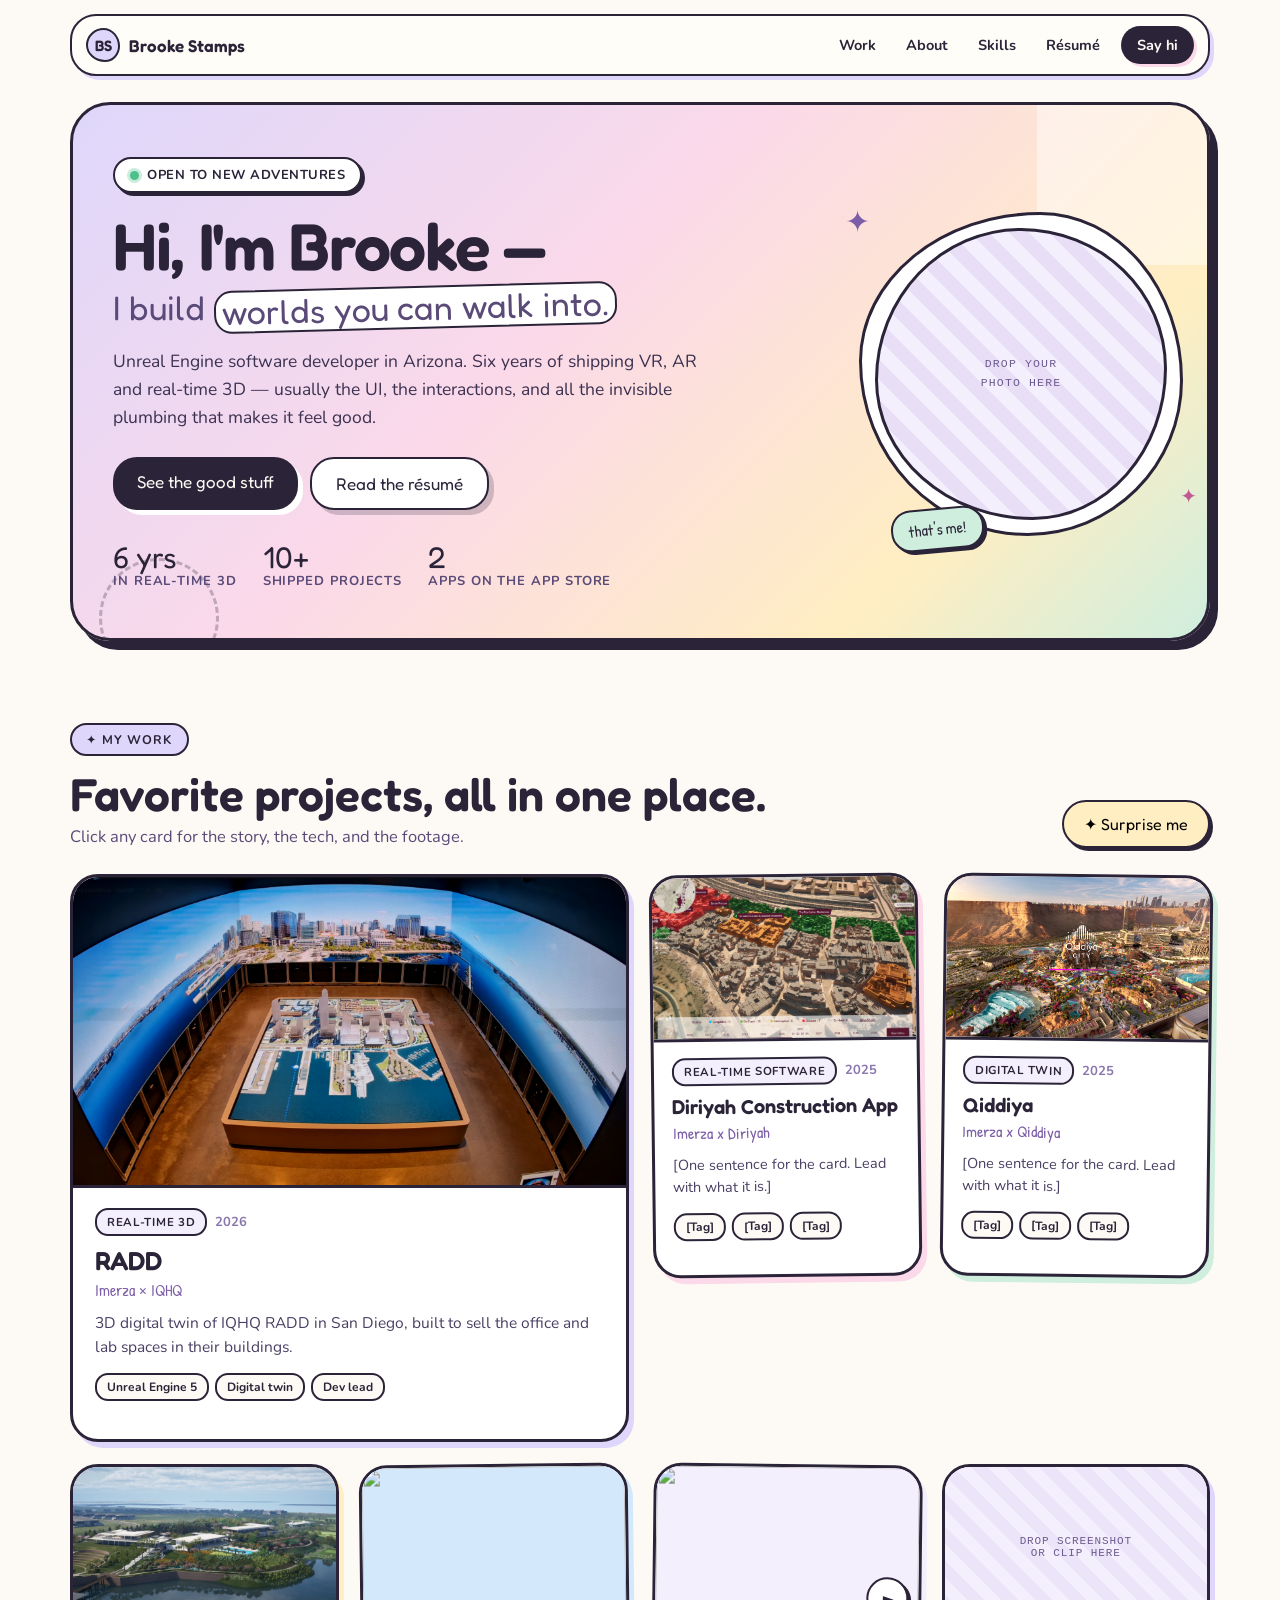
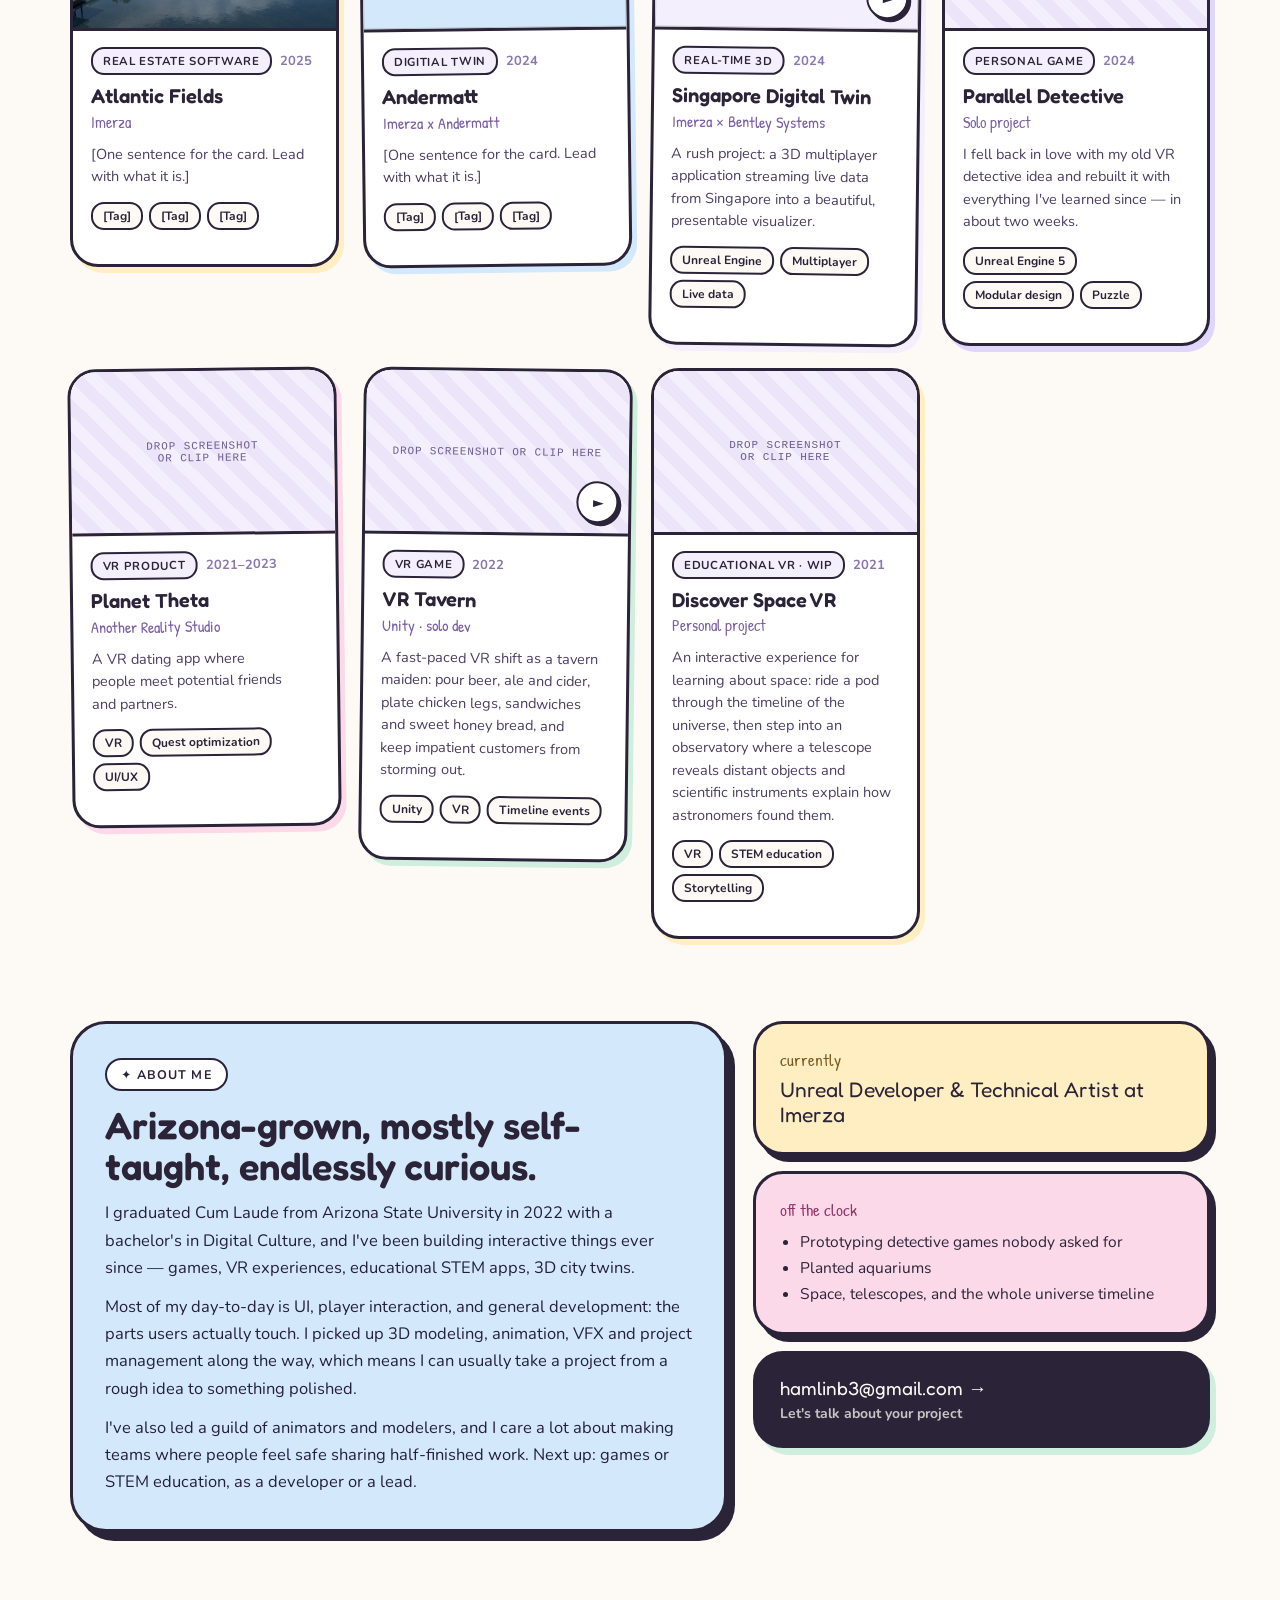
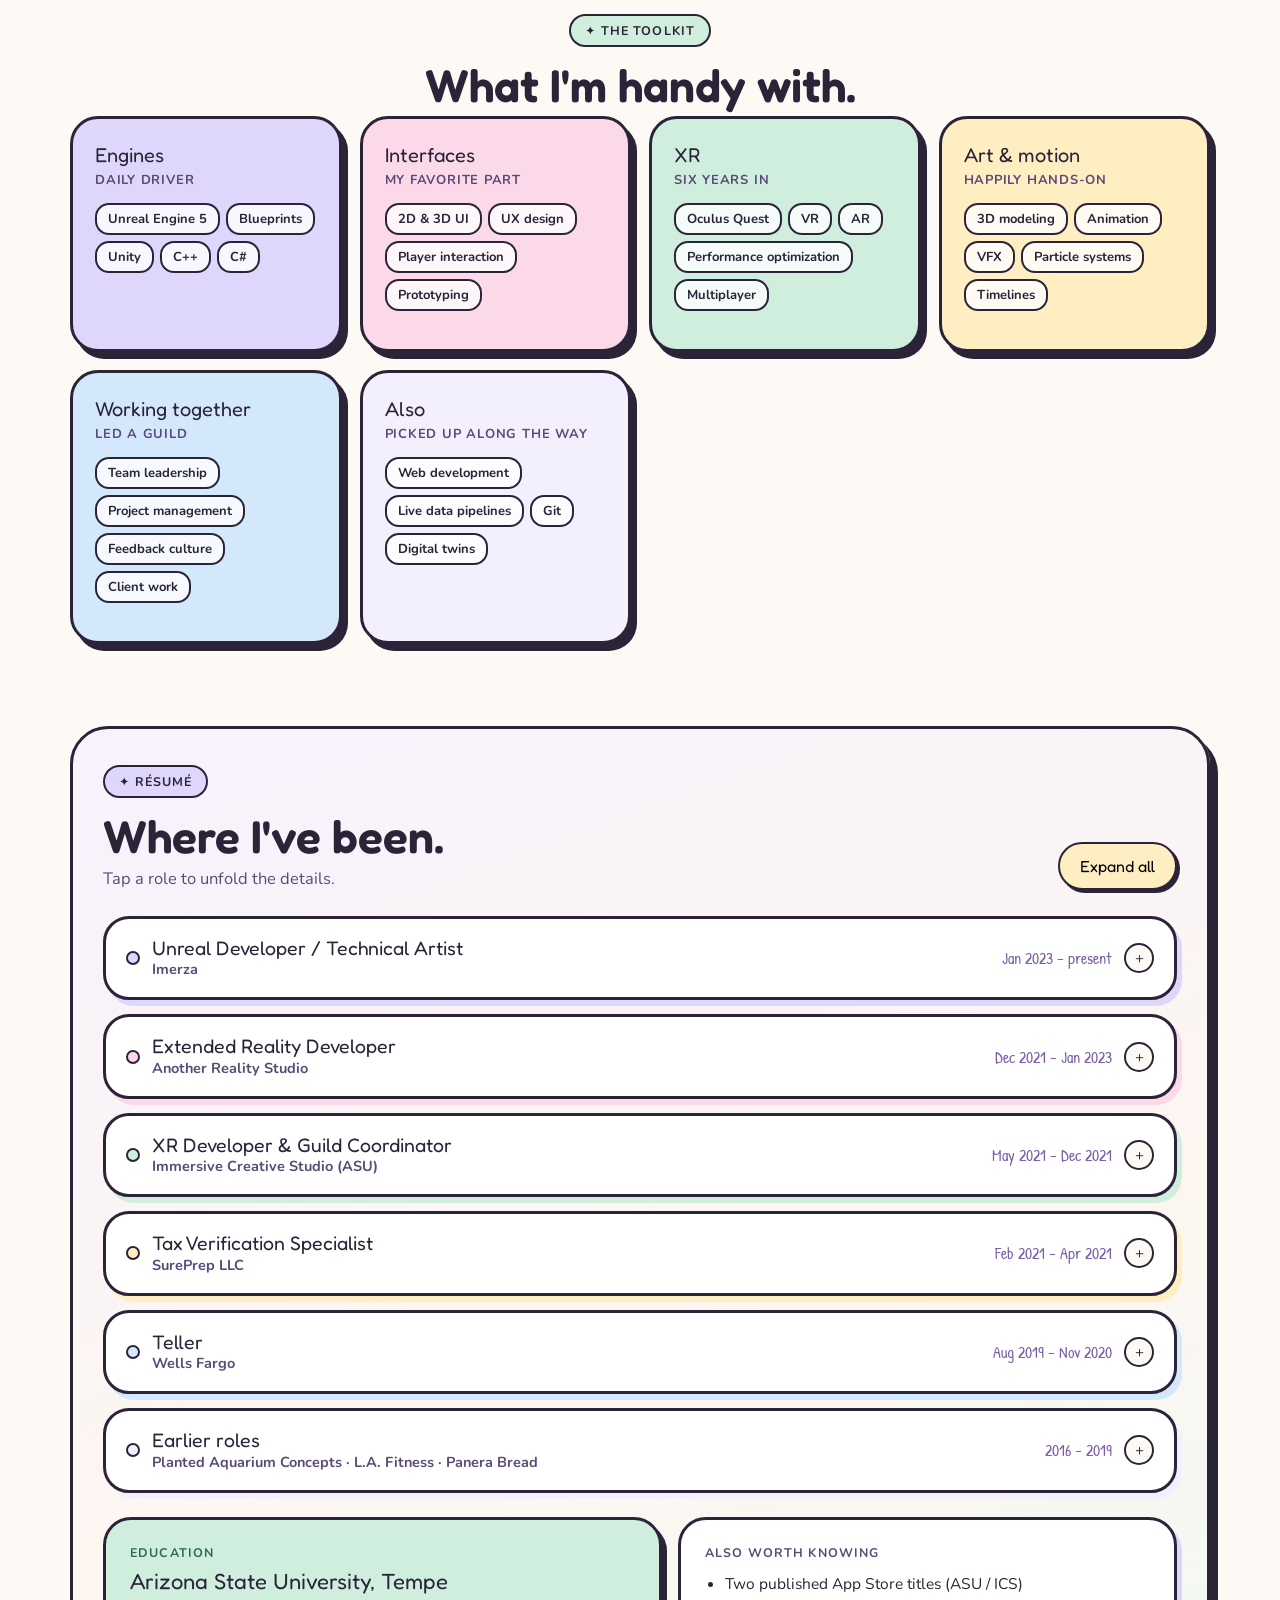
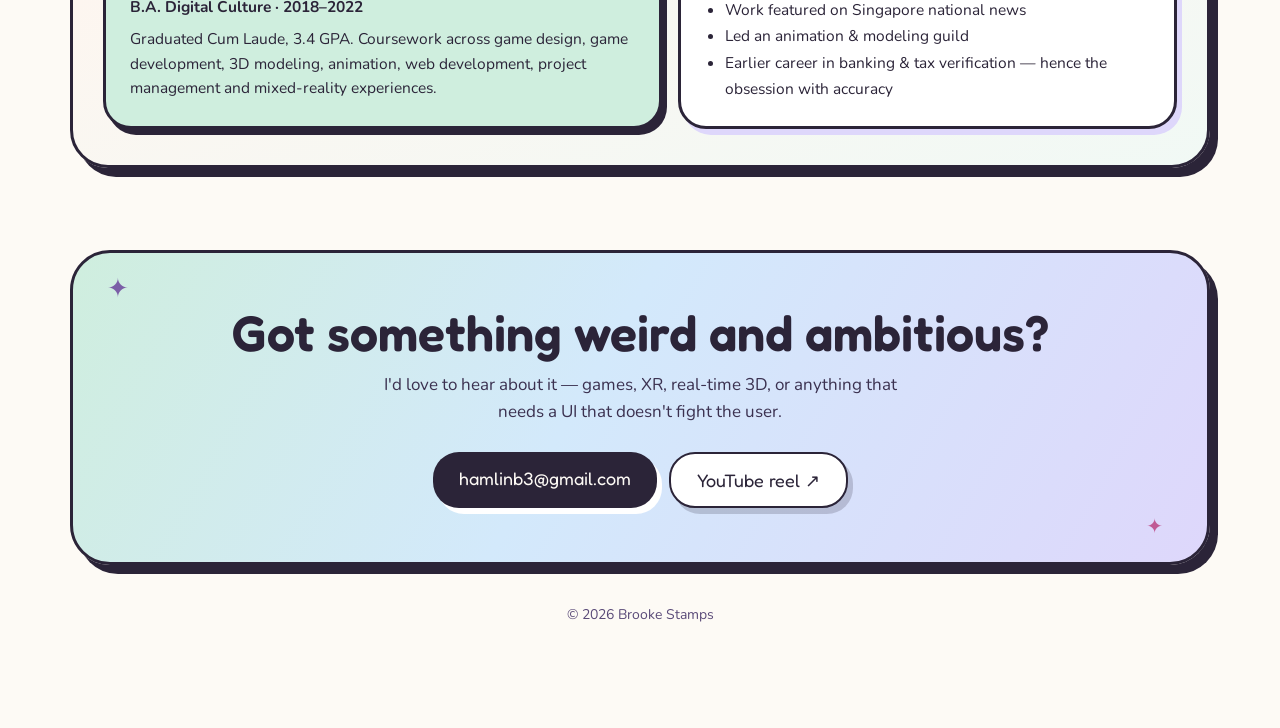
==== commit 750eb6ee: "Project Updates" ====
--- a/index.html
+++ b/index.html
@@ -96,27 +96,34 @@
 
     <div class="grid" id="grid">
         <!-- TO FILL IN: replace every [bracketed] blank below. -->
-        <article class="card">
-          <div class="card__media">
-            <div class="card__ph">drop screenshot<br>or clip here</div>
-          </div>
-          <div class="card__body">
-            <div class="card__meta">
-              <span class="card__kind">[Type of project]</span>
-              <span class="card__year">[Year]</span>
+        <!-- Read by js/main.js to fill the overlay. Present in the page (so
+          search engines and no-JS visitors still get it), just not shown. -->
+        
+        
+          <!------RADD CARD------>
+        <article class="card card--featured">
+          <div class="card__media">
+            <img src="assets/projects/radd-poster.png" alt="" width="480" height="360">
+            <video class="card__loop" autoplay muted loop playsinline
+                   poster="assets/projects/radd-poster.jpg">
+              <source src="assets/projects/radd-loop.mp4" type="video/mp4">
+            </video>
+          </div>
+          <div class="card__body">
+            <div class="card__meta">
+              <span class="card__kind">Real-time 3D</span>
+              <span class="card__year">2026</span>
             </div>
             <h3 class="card__title">RADD</h3>
-            <div class="card__where">[Where / client]</div>
-            <p class="card__teaser">[One sentence for the card. Lead with what it is.]</p>
-            <ul class="tags">
-              <li>[Tag]</li>
-              <li>[Tag]</li>
-              <li>[Tag]</li>
-            </ul>
-          </div>
-
-          <!-- Read by js/main.js to fill the overlay. Present in the page (so
-               search engines and no-JS visitors still get it), just not shown. -->
+            <div class="card__where">Imerza × IQHQ</div>
+            <p class="card__teaser">3D digital twin of IQHQ RADD in San Diego, built to sell the office and lab spaces in their buildings.</p>
+            <ul class="tags">
+              <li>Unreal Engine 5</li>
+              <li>Digital twin</li>
+              <li>Dev lead</li>
+            </ul>
+          </div>
+
           <div class="card__detail" hidden
                data-videos=""
                data-images=""
@@ -137,18 +144,18 @@
           </button>
         </article>
 
-        <!-- TO FILL IN: replace every [bracketed] blank below. -->
+          <!------Diriyah CARD------>
         <article class="card">
           <div class="card__media">
-            <div class="card__ph">drop screenshot<br>or clip here</div>
-          </div>
-          <div class="card__body">
-            <div class="card__meta">
-              <span class="card__kind">[Type of project]</span>
-              <span class="card__year">[Year]</span>
-            </div>
-            <h3 class="card__title">Diriyah Security App</h3>
-            <div class="card__where">[Where / client]</div>
+            <img src="assets/projects/Diriyah-poster.png" alt="" width="480" height="360">
+          </div>
+          <div class="card__body">
+            <div class="card__meta">
+              <span class="card__kind">Real-time Software</span>
+              <span class="card__year">2025</span>
+            </div>
+            <h3 class="card__title">Diriyah Construction App</h3>
+            <div class="card__where">Imerza x Diriyah</div>
             <p class="card__teaser">[One sentence for the card. Lead with what it is.]</p>
             <ul class="tags">
               <li>[Tag]</li>
@@ -157,8 +164,6 @@
             </ul>
           </div>
 
-          <!-- Read by js/main.js to fill the overlay. Present in the page (so
-               search engines and no-JS visitors still get it), just not shown. -->
           <div class="card__detail" hidden
                data-videos=""
                data-images=""
@@ -175,22 +180,22 @@
           </div>
 
           <button class="card__btn" type="button" aria-haspopup="dialog">
-            <span class="sr-only">Open Diriyah Security App</span>
-          </button>
-        </article>
-
-        <!-- TO FILL IN: replace every [bracketed] blank below. -->
+            <span class="sr-only">Open Diriyah Construction App</span>
+          </button>
+        </article>
+
+          <!------Qiddiya CARD------>
         <article class="card">
           <div class="card__media">
-            <div class="card__ph">drop screenshot<br>or clip here</div>
-          </div>
-          <div class="card__body">
-            <div class="card__meta">
-              <span class="card__kind">[Type of project]</span>
-              <span class="card__year">[Year]</span>
+            <img src="assets/projects/Qiddiya-Poster.png" alt="" width="480" height="360">
+          </div>
+          <div class="card__body">
+            <div class="card__meta">
+              <span class="card__kind">Digital Twin</span>
+              <span class="card__year">2025</span>
             </div>
             <h3 class="card__title">Qiddiya</h3>
-            <div class="card__where">[Where / client]</div>
+            <div class="card__where">Imerza x Qiddiya</div>
             <p class="card__teaser">[One sentence for the card. Lead with what it is.]</p>
             <ul class="tags">
               <li>[Tag]</li>
@@ -199,8 +204,6 @@
             </ul>
           </div>
 
-          <!-- Read by js/main.js to fill the overlay. Present in the page (so
-               search engines and no-JS visitors still get it), just not shown. -->
           <div class="card__detail" hidden
                data-videos=""
                data-images=""
@@ -221,18 +224,18 @@
           </button>
         </article>
 
-        <!-- TO FILL IN: replace every [bracketed] blank below. -->
+          <!------DLC Atlantic fields CARD------>
         <article class="card">
           <div class="card__media">
-            <div class="card__ph">drop screenshot<br>or clip here</div>
-          </div>
-          <div class="card__body">
-            <div class="card__meta">
-              <span class="card__kind">[Type of project]</span>
-              <span class="card__year">[Year]</span>
-            </div>
-            <h3 class="card__title">Maverick &amp; Atlantic Fields</h3>
-            <div class="card__where">[Where / client]</div>
+            <img src="assets/projects/Atlantic Fields-poster.png" alt="" width="480" height="360">
+          </div>
+          <div class="card__body">
+            <div class="card__meta">
+              <span class="card__kind">Real Estate Software</span>
+              <span class="card__year">2025</span>
+            </div>
+            <h3 class="card__title">Atlantic Fields</h3>
+            <div class="card__where">Imerza</div>
             <p class="card__teaser">[One sentence for the card. Lead with what it is.]</p>
             <ul class="tags">
               <li>[Tag]</li>
@@ -241,8 +244,6 @@
             </ul>
           </div>
 
-          <!-- Read by js/main.js to fill the overlay. Present in the page (so
-               search engines and no-JS visitors still get it), just not shown. -->
           <div class="card__detail" hidden
                data-videos=""
                data-images=""
@@ -259,22 +260,22 @@
           </div>
 
           <button class="card__btn" type="button" aria-haspopup="dialog">
-            <span class="sr-only">Open Maverick &amp; Atlantic Fields</span>
-          </button>
-        </article>
-
-        <!-- TO FILL IN: replace every [bracketed] blank below. -->
+            <span class="sr-only">Open Atlantic Fields</span>
+          </button>
+        </article>
+
+          <!------Andermatt CARD------>
         <article class="card">
           <div class="card__media">
-            <div class="card__ph">drop screenshot<br>or clip here</div>
-          </div>
-          <div class="card__body">
-            <div class="card__meta">
-              <span class="card__kind">[Type of project]</span>
-              <span class="card__year">[Year]</span>
+            <img src="assets/projects/Andermatt-poster.png" alt="" width="480" height="360">
+          </div>
+          <div class="card__body">
+            <div class="card__meta">
+              <span class="card__kind">Digitial Twin</span>
+              <span class="card__year">2024</span>
             </div>
             <h3 class="card__title">Andermatt</h3>
-            <div class="card__where">[Where / client]</div>
+            <div class="card__where">Imerza x Andermatt</div>
             <p class="card__teaser">[One sentence for the card. Lead with what it is.]</p>
             <ul class="tags">
               <li>[Tag]</li>
@@ -283,8 +284,6 @@
             </ul>
           </div>
 
-          <!-- Read by js/main.js to fill the overlay. Present in the page (so
-               search engines and no-JS visitors still get it), just not shown. -->
           <div class="card__detail" hidden
                data-videos=""
                data-images=""
@@ -305,10 +304,9 @@
           </button>
         </article>
 
-        <!-- FEATURED: double width, with a silent looping clip. To feature a
-             different project, move the "card--featured" class and this <video>
-             block onto that project's card. -->
-        <article class="card card--featured">
+
+          <!------Singapore Digital Twin CARD------>
+        <article class="card">
           <div class="card__media">
             <!-- The poster shows first, and stays if the clip is missing, still
                  loading, or the visitor asked for reduced motion. -->
@@ -334,8 +332,6 @@
             </ul>
           </div>
 
-          <!-- Read by js/main.js to fill the overlay. Present in the page (so
-               search engines and no-JS visitors still get it), just not shown. -->
           <div class="card__detail" hidden
                data-videos="T3ymCl0lMPc,oDnV3KQqicY"
                data-images=""
@@ -355,6 +351,7 @@
           </button>
         </article>
 
+          <!------Parallel Detective CARD------>
         <article class="card">
           <div class="card__media">
             <div class="card__ph">drop screenshot<br>or clip here</div>
@@ -374,12 +371,10 @@
             </ul>
           </div>
 
-          <!-- Read by js/main.js to fill the overlay. Present in the page (so
-               search engines and no-JS visitors still get it), just not shown. -->
           <div class="card__detail" hidden
                data-videos=""
                data-images=""
-               data-link=""
+               data-link="https://www.youtube.com/watch?v=oDnV3KQqicY"
                data-link-label="">
             <p class="card__blurb">I fell back in love with my old VR detective idea and rebuilt it with everything I've learned since — in about two weeks. Cases modelled on real ones, solved purely from the paperwork. Built to be modular, so new cases are just images plus a data structure. Steam is the goal.</p>
             <ul class="card__alltags">
@@ -394,6 +389,8 @@
           </button>
         </article>
 
+
+          <!------Planet Theta CARD------>
         <article class="card">
           <div class="card__media">
             <div class="card__ph">drop screenshot<br>or clip here</div>
@@ -413,8 +410,6 @@
             </ul>
           </div>
 
-          <!-- Read by js/main.js to fill the overlay. Present in the page (so
-               search engines and no-JS visitors still get it), just not shown. -->
           <div class="card__detail" hidden
                data-videos=""
                data-images=""
@@ -434,6 +429,8 @@
           </button>
         </article>
 
+
+          <!------VR Tavern CARD------>
         <article class="card">
           <div class="card__media">
             <img src="https://img.youtube.com/vi/u4i5ndqsivE/hqdefault.jpg" alt="" loading="lazy" width="480" height="360">
@@ -454,8 +451,6 @@
             </ul>
           </div>
 
-          <!-- Read by js/main.js to fill the overlay. Present in the page (so
-               search engines and no-JS visitors still get it), just not shown. -->
           <div class="card__detail" hidden
                data-videos="u4i5ndqsivE,2TkOYi9ic3c"
                data-images=""
@@ -475,6 +470,8 @@
           </button>
         </article>
 
+
+          <!------Discover Space VR CARD------>
         <article class="card">
           <div class="card__media">
             <div class="card__ph">drop screenshot<br>or clip here</div>
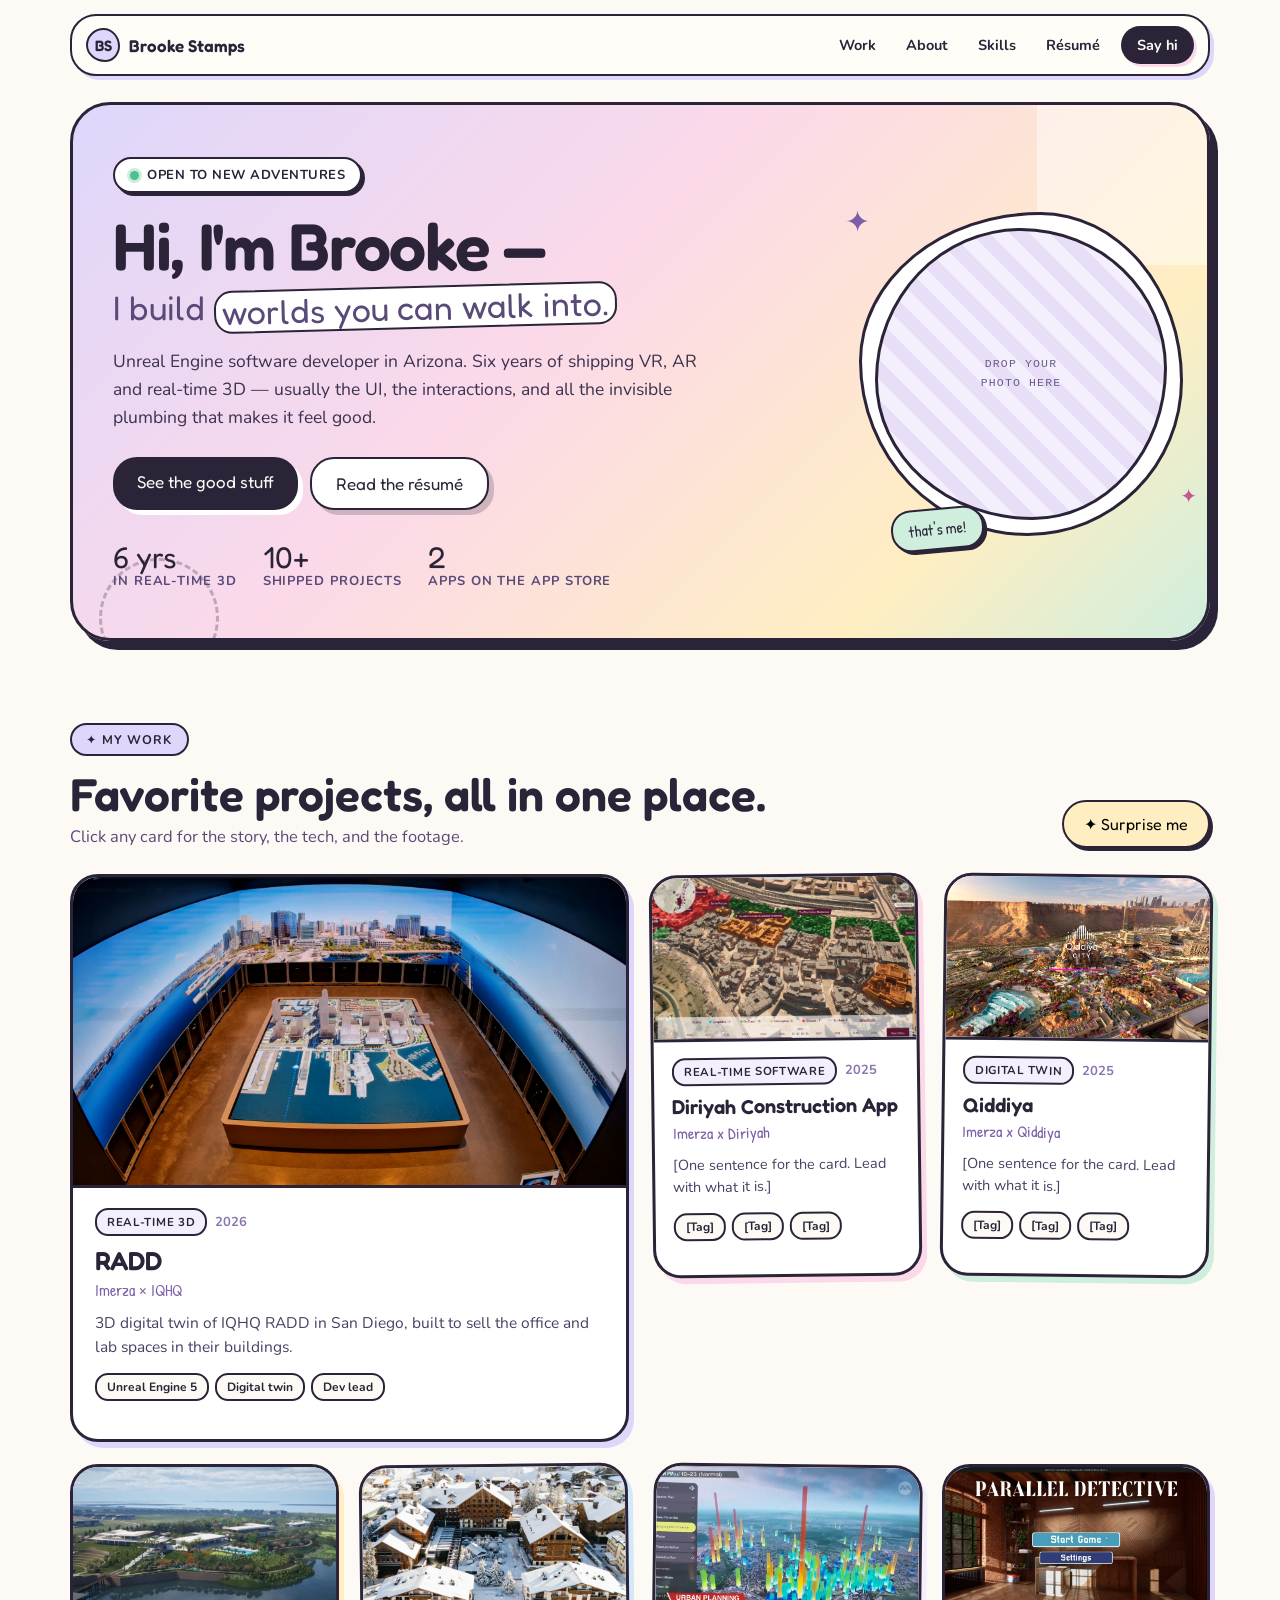
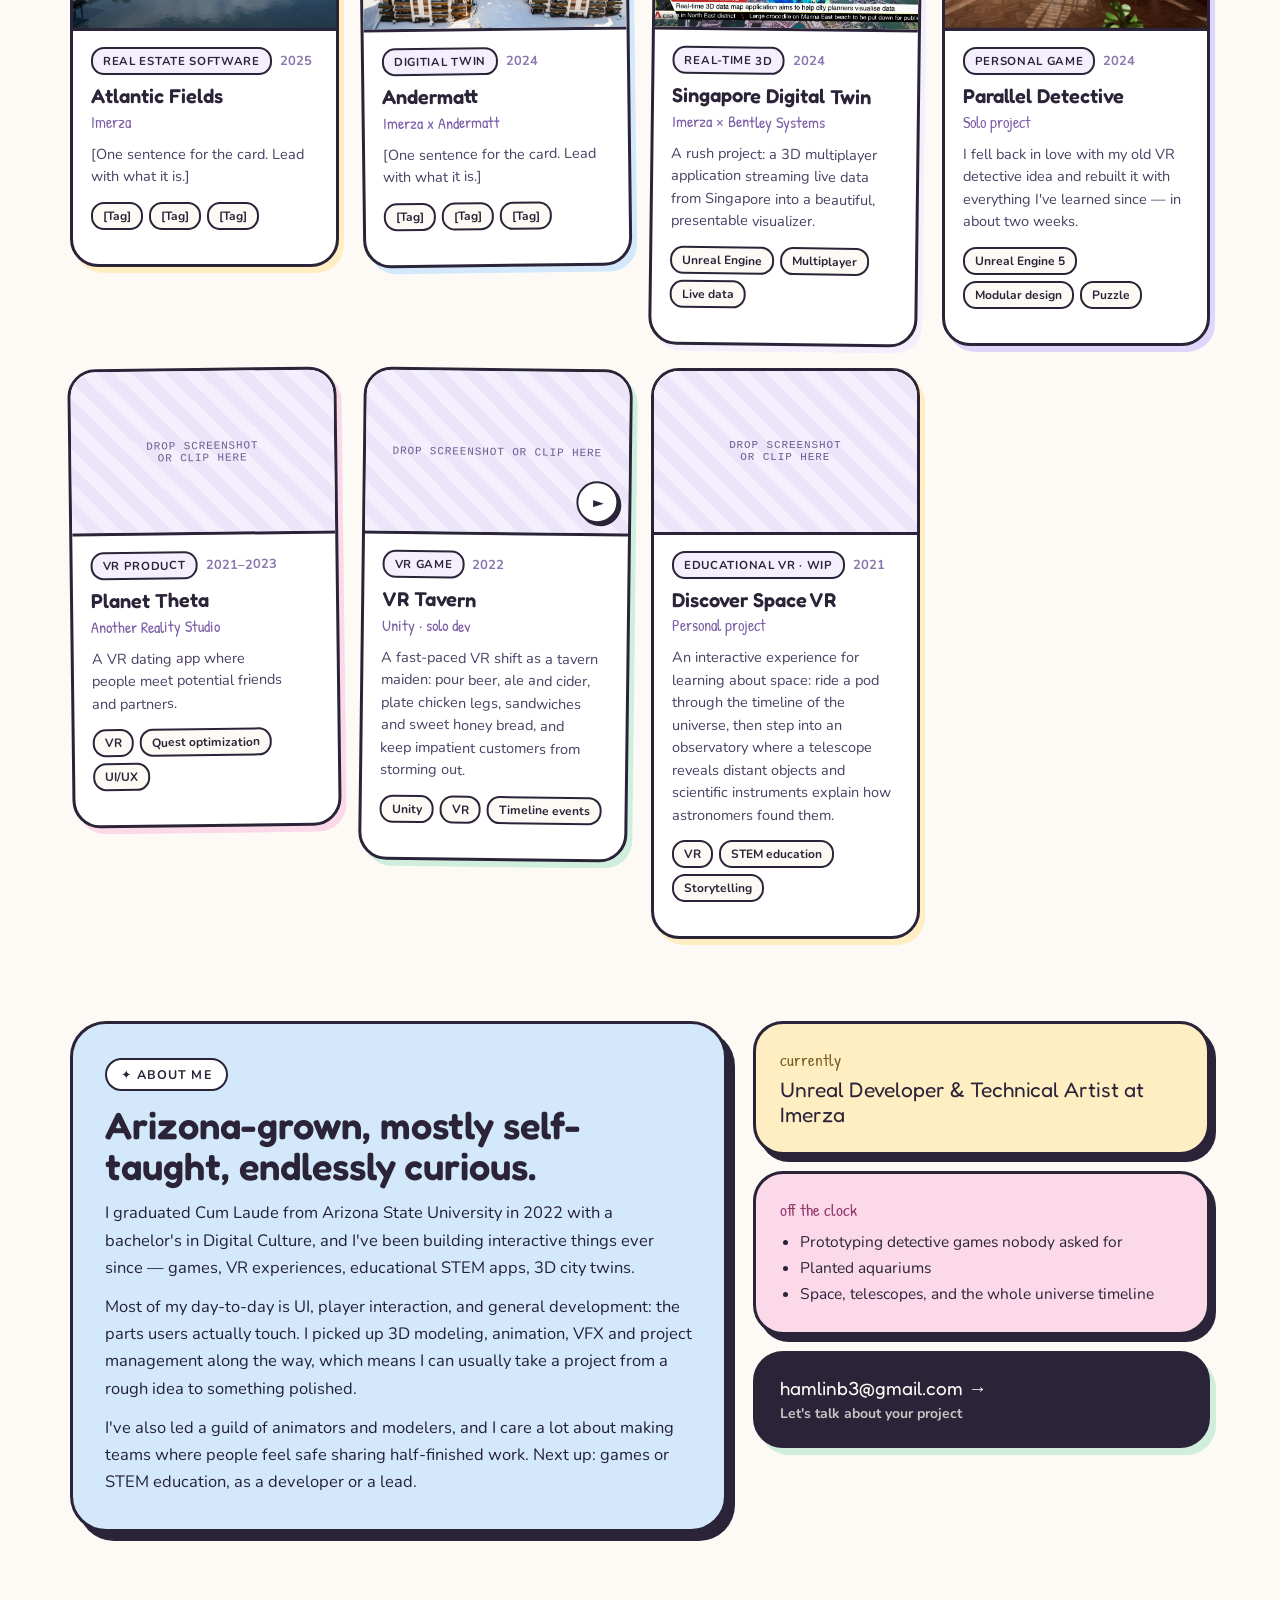
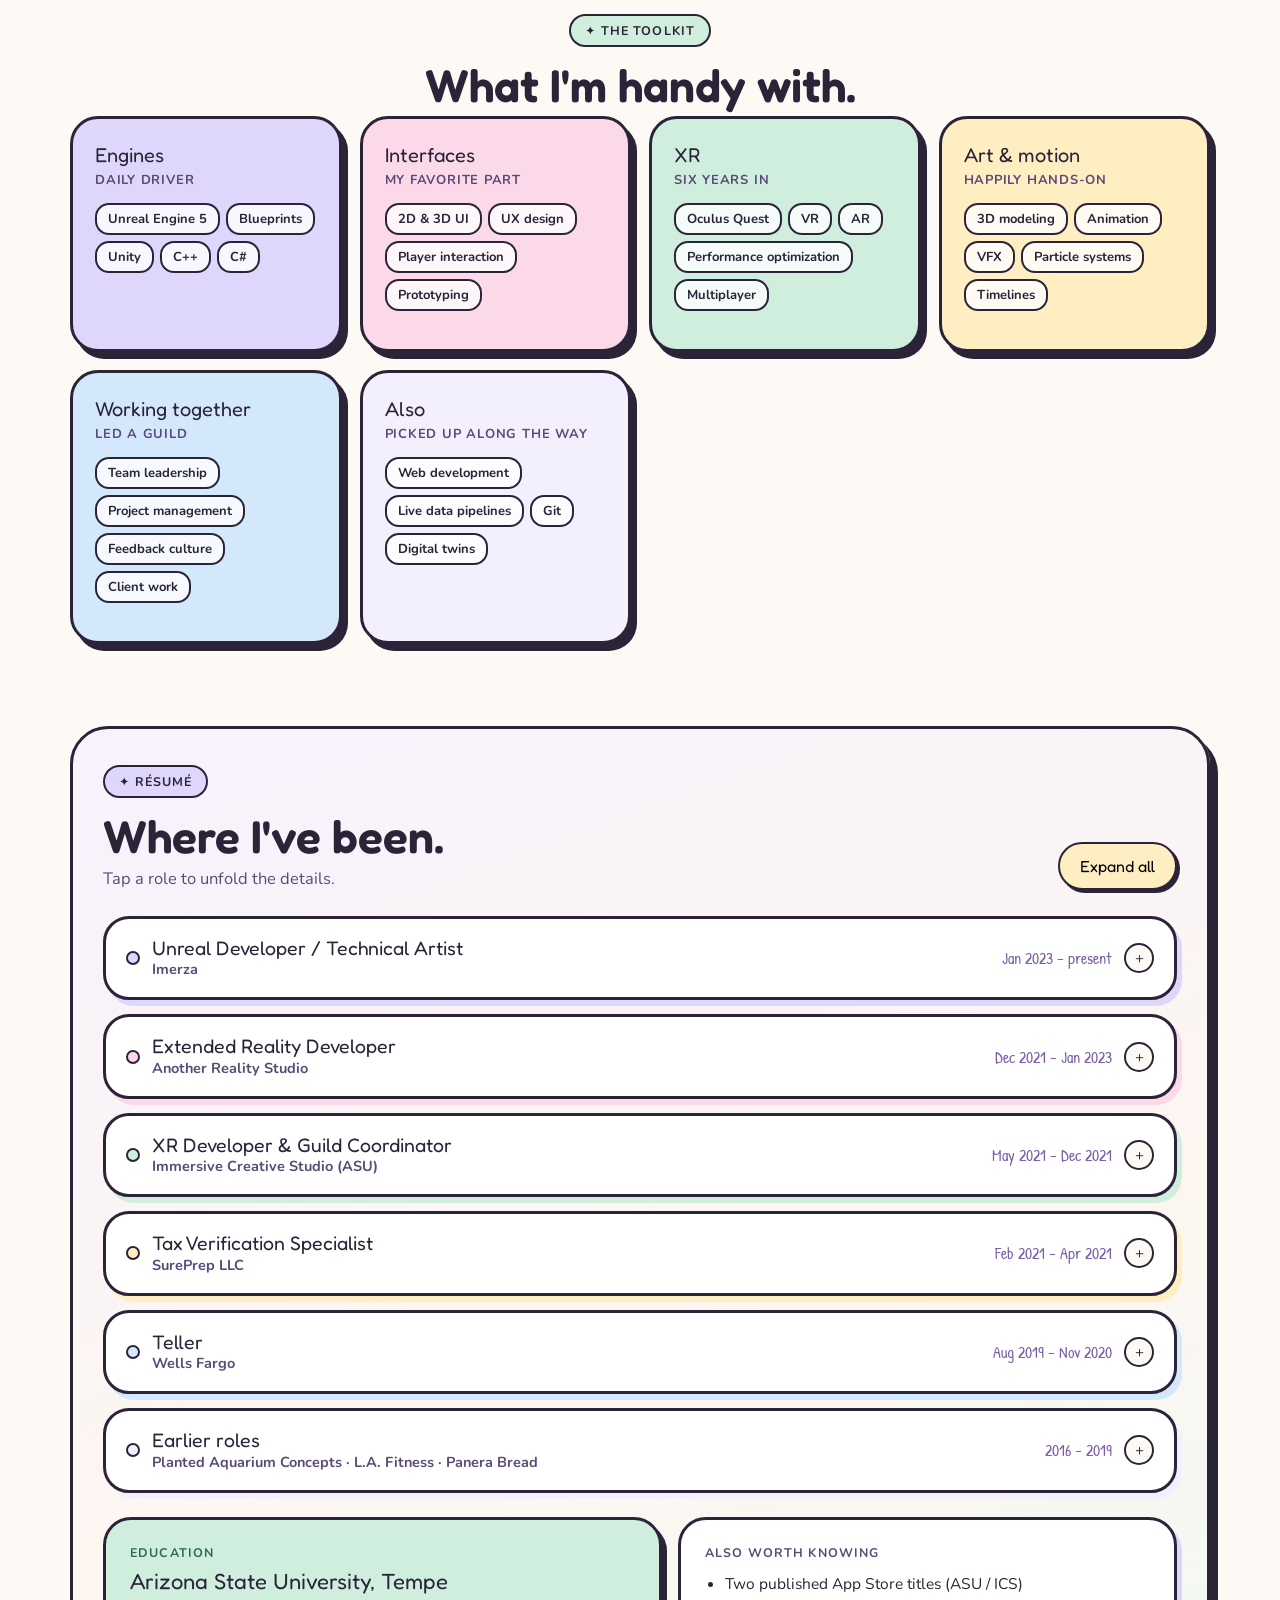
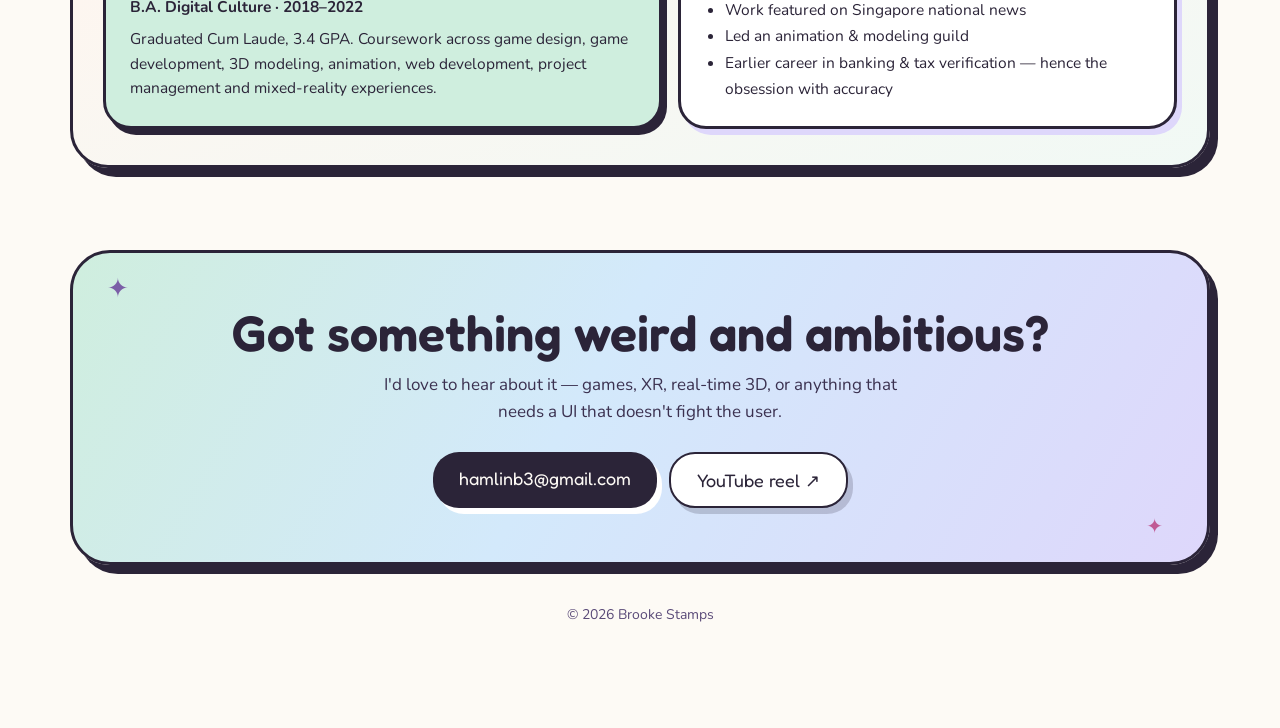
==== commit 3084093a: "More project card updates" ====
--- a/index.html
+++ b/index.html
@@ -105,8 +105,8 @@
           <div class="card__media">
             <img src="assets/projects/radd-poster.png" alt="" width="480" height="360">
             <video class="card__loop" autoplay muted loop playsinline
-                   poster="assets/projects/radd-poster.jpg">
-              <source src="assets/projects/radd-loop.mp4" type="video/mp4">
+                   poster="assets/projects/radd-poster.png">
+              <source src="assets/projects/RADD%20DEMO.mp4" type="video/mp4">
             </video>
           </div>
           <div class="card__body">
@@ -267,7 +267,7 @@
           <!------Andermatt CARD------>
         <article class="card">
           <div class="card__media">
-            <img src="assets/projects/Andermatt-poster.png" alt="" width="480" height="360">
+            <img src="assets/projects/Andermatt-Poster.png" alt="" width="480" height="360">
           </div>
           <div class="card__body">
             <div class="card__meta">
@@ -308,14 +308,7 @@
           <!------Singapore Digital Twin CARD------>
         <article class="card">
           <div class="card__media">
-            <!-- The poster shows first, and stays if the clip is missing, still
-                 loading, or the visitor asked for reduced motion. -->
-            <img src="https://img.youtube.com/vi/T3ymCl0lMPc/hqdefault.jpg" alt="" width="480" height="360">
-            <video class="card__loop" autoplay muted loop playsinline
-                   poster="https://img.youtube.com/vi/T3ymCl0lMPc/hqdefault.jpg">
-              <source src="assets/projects/singapore-loop.mp4" type="video/mp4">
-            </video>
-            <span class="card__play" aria-hidden="true">&#9658;</span>
+            <img src="assets/projects/SingaporeTwin-Poster.png" alt="" width="480" height="360">
           </div>
           <div class="card__body">
             <div class="card__meta">
@@ -333,7 +326,7 @@
           </div>
 
           <div class="card__detail" hidden
-               data-videos="T3ymCl0lMPc,oDnV3KQqicY"
+               data-videos="T3ymCl0lMPc"
                data-images=""
                data-link="https://www.youtube.com/watch?v=T3ymCl0lMPc"
                data-link-label="Watch the news clip">
@@ -354,7 +347,7 @@
           <!------Parallel Detective CARD------>
         <article class="card">
           <div class="card__media">
-            <div class="card__ph">drop screenshot<br>or clip here</div>
+            <img src="assets/projects/Detective-Poster.png" alt="" width="480" height="360">
           </div>
           <div class="card__body">
             <div class="card__meta">
@@ -372,10 +365,10 @@
           </div>
 
           <div class="card__detail" hidden
-               data-videos=""
+               data-videos="oDnV3KQqicY"
                data-images=""
                data-link="https://www.youtube.com/watch?v=oDnV3KQqicY"
-               data-link-label="">
+               data-link-label="Watch the demo clips!">
             <p class="card__blurb">I fell back in love with my old VR detective idea and rebuilt it with everything I've learned since — in about two weeks. Cases modelled on real ones, solved purely from the paperwork. Built to be modular, so new cases are just images plus a data structure. Steam is the goal.</p>
             <ul class="card__alltags">
               <li>Unreal Engine 5</li>
